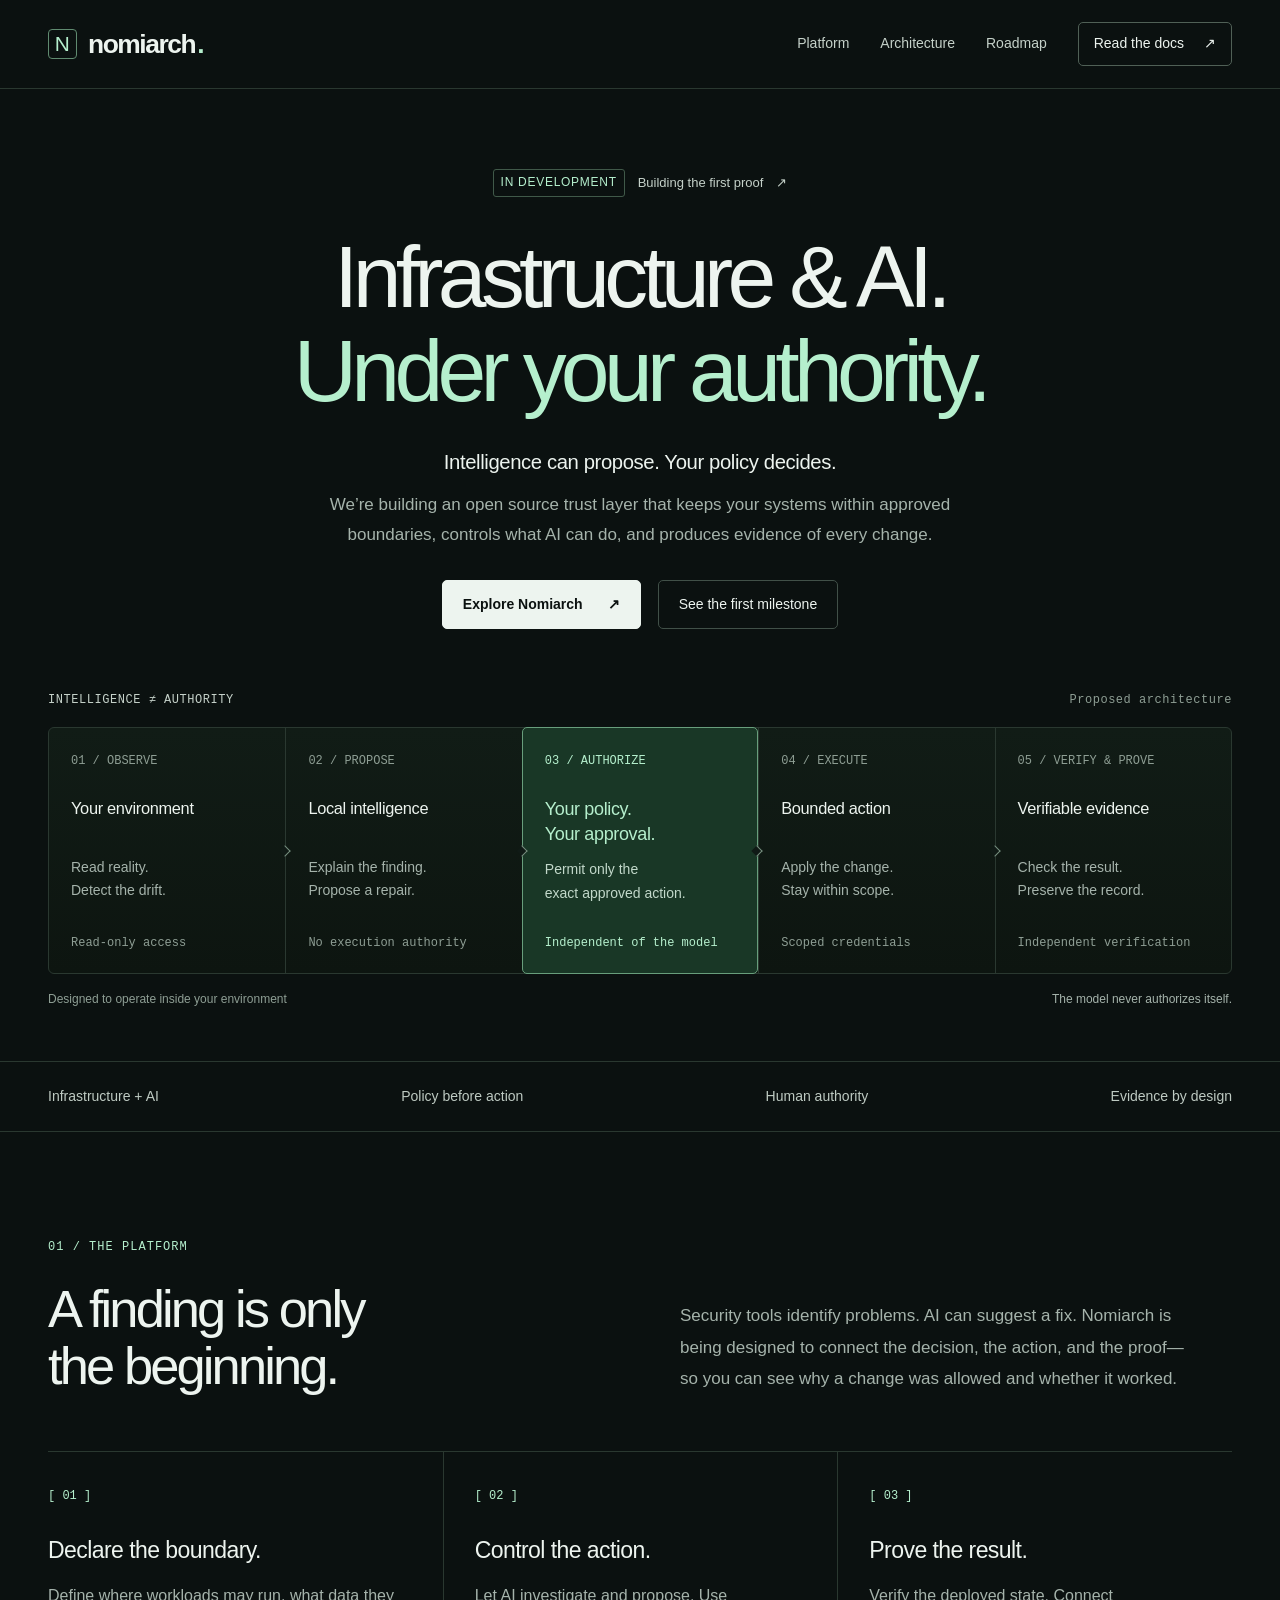
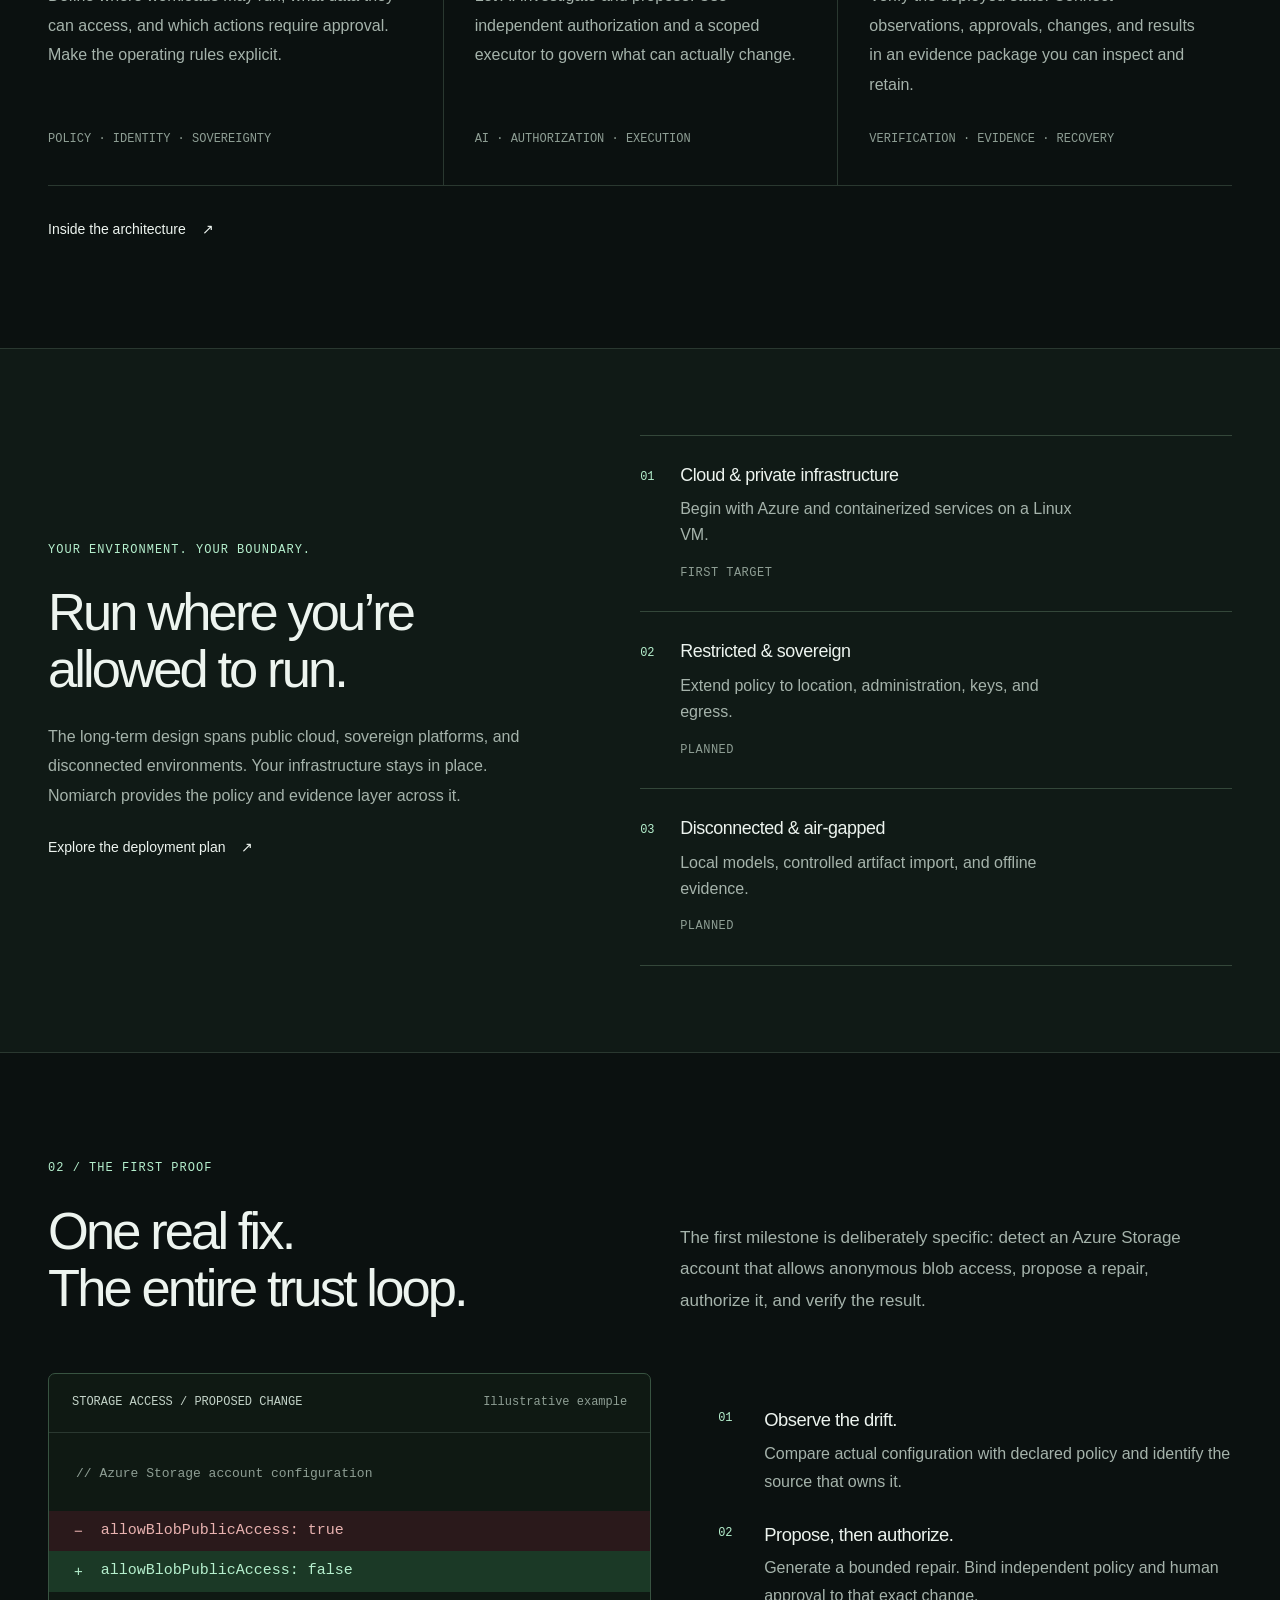
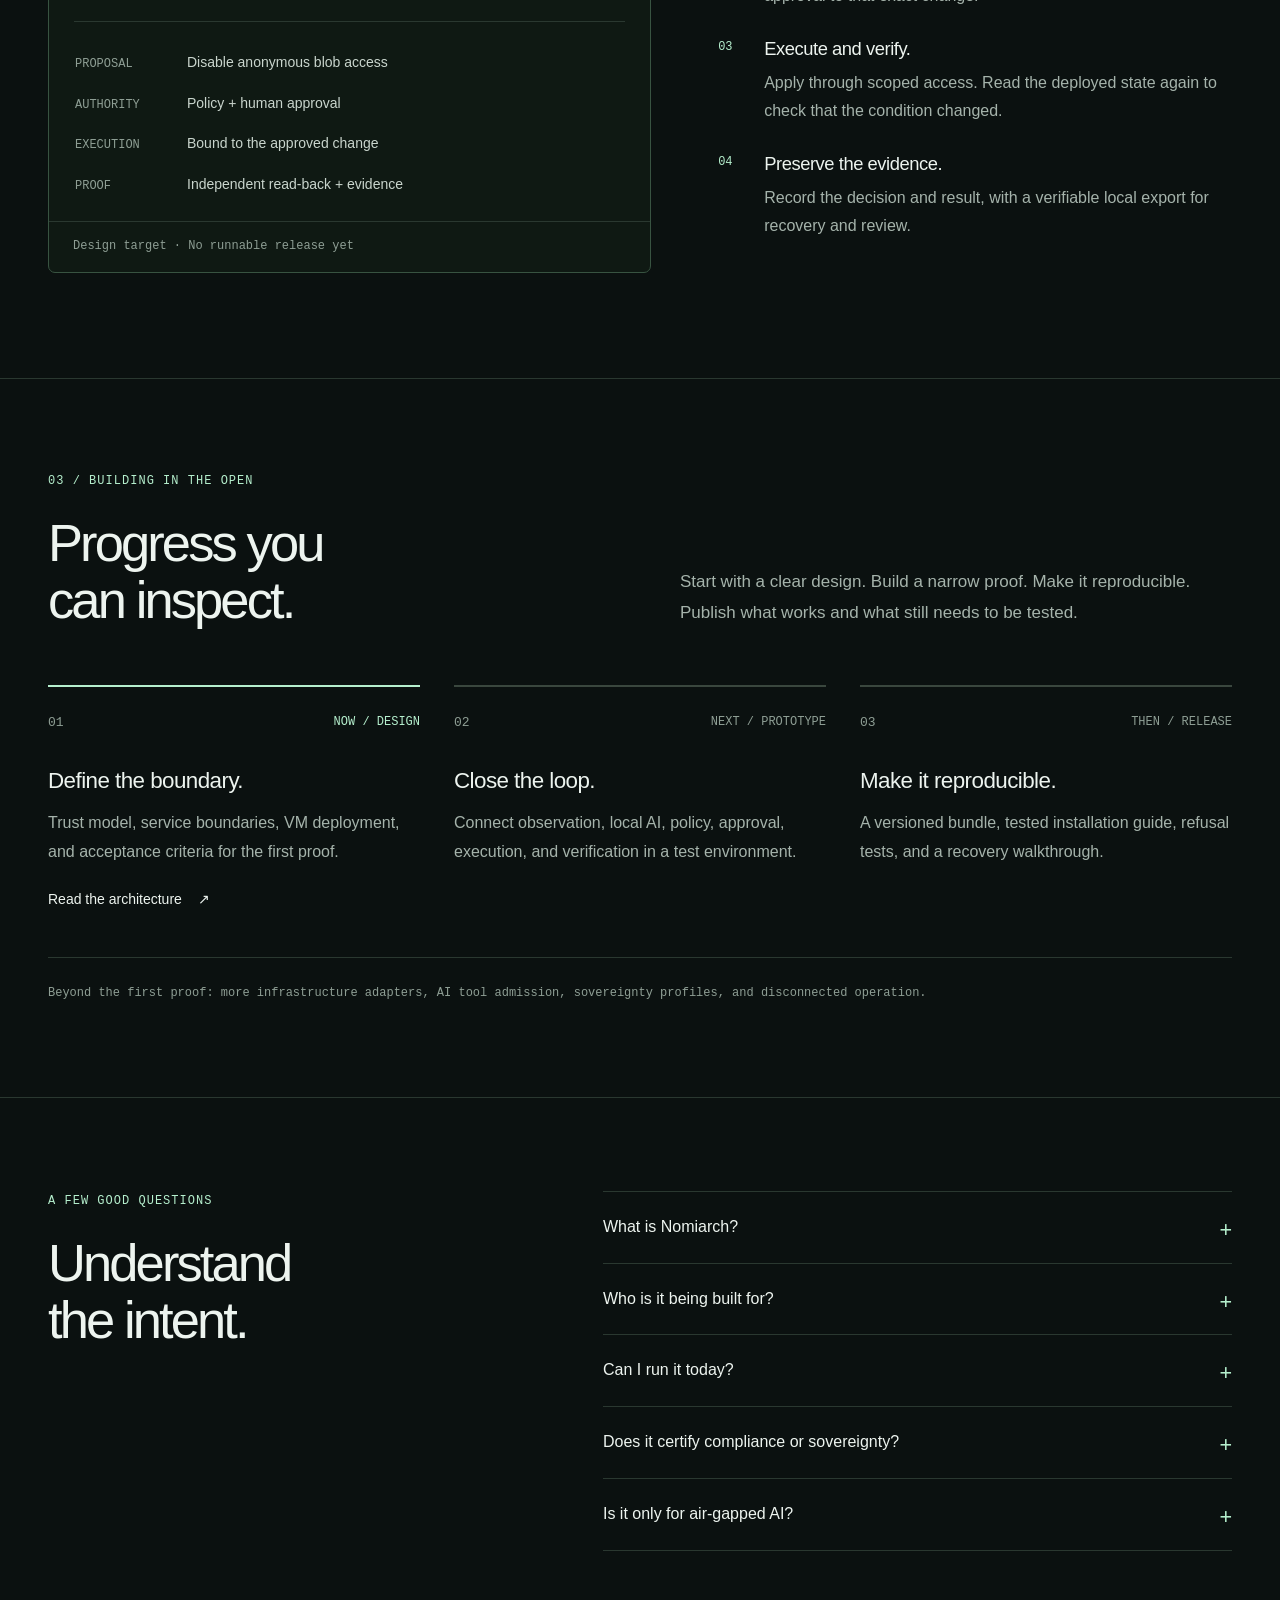
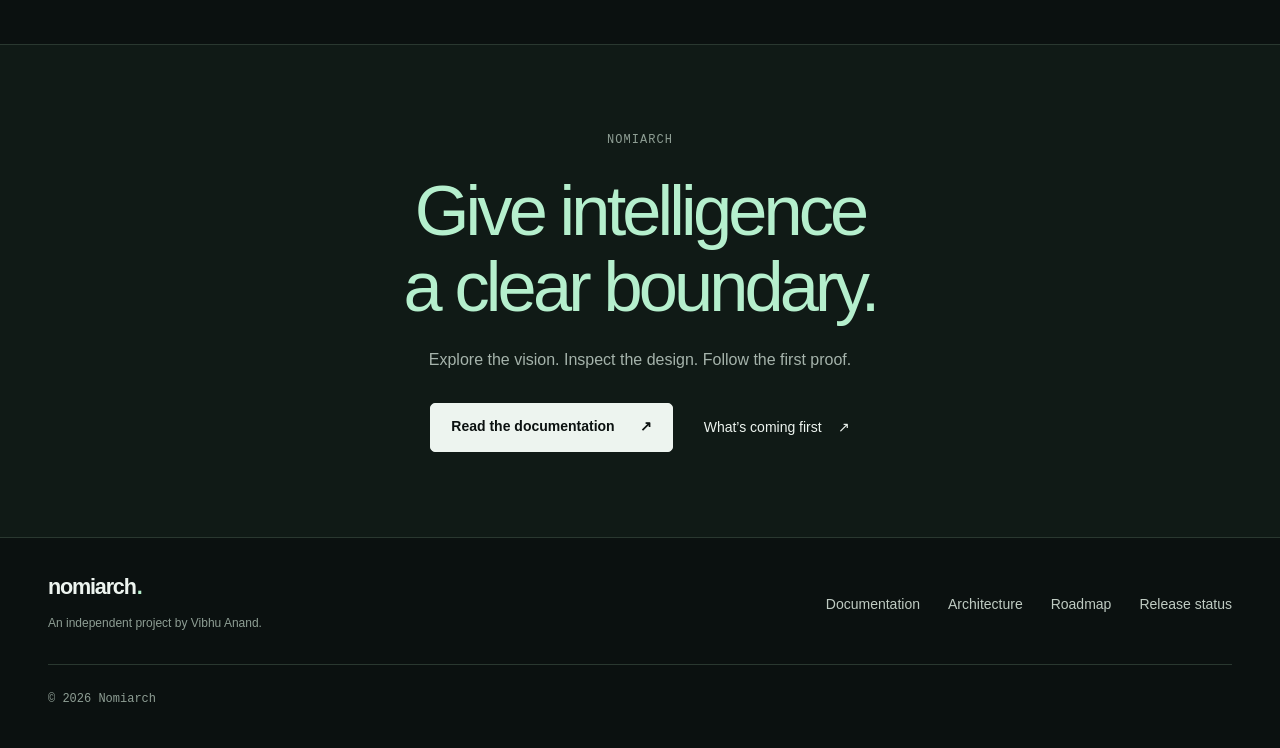
==== site/index.html @ 2ee2f6b4 "feat: launch Nomiarch website and documentation Add the responsive landing page, architecture and de" ====
<!doctype html>
<html lang="en">
<head>
<meta charset="utf-8"><meta name="viewport" content="width=device-width, initial-scale=1">
<title>Nomiarch — Infrastructure &amp; AI. Under your authority.</title>
<meta name="description" content="Nomiarch is building an open source trust and authorization layer for enterprise infrastructure and AI. Independent policy. Controlled actions. Verifiable evidence.">
<meta name="theme-color" content="#0b1110">
<meta property="og:type" content="website"><meta property="og:site_name" content="Nomiarch"><meta property="og:title" content="Nomiarch — Infrastructure &amp; AI. Under your authority."><meta property="og:description" content="Building the trust and authorization layer for sensitive computing. Explore the architecture, first milestone, and roadmap."><meta property="og:url" content="https://nomiarch.com/">
<meta name="twitter:card" content="summary"><meta name="twitter:title" content="Nomiarch — Infrastructure &amp; AI. Under your authority."><meta name="twitter:description" content="Independent policy. Controlled actions. Verifiable evidence. An open source project in development.">
<link rel="canonical" href="https://nomiarch.com/">
<link rel="icon" type="image/svg+xml" href="data:image/svg+xml,%3Csvg xmlns='http://www.w3.org/2000/svg' viewBox='0 0 32 32'%3E%3Crect width='32' height='32' rx='7' fill='%230b1110'/%3E%3Cpath d='M8 24V8h3l10 16h3V8M8 8l16 16' fill='none' stroke='%23b5efcd' stroke-width='3' stroke-linejoin='round'/%3E%3C/svg%3E">
<link rel="stylesheet" href="styles.css">
</head>
<body>
<a class="skip-link" href="#main">Skip to content</a>
<header class="topbar"><div class="container header-inner"><a class="brand" href="./" aria-label="Nomiarch home"><span class="brand-mark" aria-hidden="true">N</span>nomiarch<span class="brand-period" aria-hidden="true">.</span></a><nav class="nav" aria-label="Main navigation"><a class="hide-mobile" href="#platform">Platform</a><a class="hide-mobile" href="docs/architecture/">Architecture</a><a href="#roadmap">Roadmap</a><a class="nav-cta" href="docs/">Read the docs <span aria-hidden="true">↗</span></a></nav></div></header>
<main id="main">
<section class="hero container" aria-labelledby="hero-title">
<a class="project-status" href="#roadmap"><span class="status-label">IN DEVELOPMENT</span><span>Building the first proof</span><span aria-hidden="true">↗</span></a>
<h1 id="hero-title">Infrastructure &amp; AI.<br><span>Under your authority.</span></h1>
<p class="hero-lede">Intelligence can propose. Your policy decides.</p>
<p class="hero-description">We’re building an open source trust layer that keeps your systems within approved boundaries, controls what AI can do, and produces evidence of every change.</p>
<div class="actions"><a class="btn" href="docs/">Explore Nomiarch <span aria-hidden="true">↗</span></a><a class="btn btn-secondary" href="#first-proof">See the first milestone</a></div>
<div class="boundary-figure" aria-labelledby="boundary-title">
<div class="figure-caption"><span id="boundary-title">INTELLIGENCE ≠ AUTHORITY</span><span>Proposed architecture</span></div>
<div class="trust-flow">
<div class="flow-node"><span class="node-kicker">01 / OBSERVE</span><strong>Your environment</strong><p>Read reality.<br>Detect the drift.</p><span class="node-foot">Read-only access</span></div>
<div class="flow-node"><span class="node-kicker">02 / PROPOSE</span><strong>Local intelligence</strong><p>Explain the finding.<br>Propose a repair.</p><span class="node-foot">No execution authority</span></div>
<div class="flow-node policy-node"><span class="node-kicker">03 / AUTHORIZE</span><strong>Your policy.<br>Your approval.</strong><p>Permit only the<br>exact approved action.</p><span class="node-foot">Independent of the model</span></div>
<div class="flow-node"><span class="node-kicker">04 / EXECUTE</span><strong>Bounded action</strong><p>Apply the change.<br>Stay within scope.</p><span class="node-foot">Scoped credentials</span></div>
<div class="flow-node"><span class="node-kicker">05 / VERIFY &amp; PROVE</span><strong>Verifiable evidence</strong><p>Check the result.<br>Preserve the record.</p><span class="node-foot">Independent verification</span></div>
</div><div class="boundary-bottom"><span>Designed to operate inside your environment</span><span>The model never authorizes itself.</span></div>
</div></section>
<div class="principle-strip"><div class="container principles"><span>Infrastructure + AI</span><span>Policy before action</span><span>Human authority</span><span>Evidence by design</span></div></div>
<section id="platform" class="section container">
<div class="section-heading"><div><span class="eyebrow">01 / THE PLATFORM</span><h2>A finding is only<br>the beginning.</h2></div><p>Security tools identify problems. AI can suggest a fix. Nomiarch is being designed to connect the decision, the action, and the proof—so you can see why a change was allowed and whether it worked.</p></div>
<div class="feature-grid">
<article class="feature"><span class="feature-number">[ 01 ]</span><h3>Declare the boundary.</h3><p>Define where workloads may run, what data they can access, and which actions require approval. Make the operating rules explicit.</p><span class="feature-meta">POLICY · IDENTITY · SOVEREIGNTY</span></article>
<article class="feature"><span class="feature-number">[ 02 ]</span><h3>Control the action.</h3><p>Let AI investigate and propose. Use independent authorization and a scoped executor to govern what can actually change.</p><span class="feature-meta">AI · AUTHORIZATION · EXECUTION</span></article>
<article class="feature"><span class="feature-number">[ 03 ]</span><h3>Prove the result.</h3><p>Verify the deployed state. Connect observations, approvals, changes, and results in an evidence package you can inspect and retain.</p><span class="feature-meta">VERIFICATION · EVIDENCE · RECOVERY</span></article>
</div><a class="text-link" href="docs/architecture/">Inside the architecture <span aria-hidden="true">↗</span></a>
</section>
<section class="deployment-section"><div class="container deployment-grid">
<div><span class="eyebrow">YOUR ENVIRONMENT. YOUR BOUNDARY.</span><h2>Run where you’re<br>allowed to run.</h2><p class="section-copy">The long-term design spans public cloud, sovereign platforms, and disconnected environments. Your infrastructure stays in place. Nomiarch provides the policy and evidence layer across it.</p><a class="text-link" href="docs/running/">Explore the deployment plan <span aria-hidden="true">↗</span></a></div>
<div class="deployment-modes" aria-label="Planned deployment modes">
<article><span class="mode-number">01</span><div><h3>Cloud &amp; private infrastructure</h3><p>Begin with Azure and containerized services on a Linux VM.</p></div><span class="mode-status">FIRST TARGET</span></article>
<article><span class="mode-number">02</span><div><h3>Restricted &amp; sovereign</h3><p>Extend policy to location, administration, keys, and egress.</p></div><span class="mode-status">PLANNED</span></article>
<article><span class="mode-number">03</span><div><h3>Disconnected &amp; air-gapped</h3><p>Local models, controlled artifact import, and offline evidence.</p></div><span class="mode-status">PLANNED</span></article>
</div></div></section>
<section id="first-proof" class="section container">
<div class="section-heading"><div><span class="eyebrow">02 / THE FIRST PROOF</span><h2>One real fix.<br>The entire trust loop.</h2></div><p>The first milestone is deliberately specific: detect an Azure Storage account that allows anonymous blob access, propose a repair, authorize it, and verify the result.</p></div>
<div class="proof-grid"><div class="code-panel">
<div class="code-title"><span>STORAGE ACCESS / PROPOSED CHANGE</span><span class="example-label">Illustrative example</span></div>
<div class="code-body"><p class="code-comment">// Azure Storage account configuration</p><div class="diff-line removed"><span aria-hidden="true">−</span><code>allowBlobPublicAccess: true</code></div><div class="diff-line added"><span aria-hidden="true">+</span><code>allowBlobPublicAccess: false</code></div><div class="code-divider"></div><dl class="decision-record"><div><dt>PROPOSAL</dt><dd>Disable anonymous blob access</dd></div><div><dt>AUTHORITY</dt><dd>Policy + human approval</dd></div><div><dt>EXECUTION</dt><dd>Bound to the approved change</dd></div><div><dt>PROOF</dt><dd>Independent read-back + evidence</dd></div></dl></div><p class="code-note">Design target · No runnable release yet</p></div>
<ol class="proof-steps">
<li><span class="step-number" aria-hidden="true">01</span><div><h3>Observe the drift.</h3><p>Compare actual configuration with declared policy and identify the source that owns it.</p></div></li>
<li><span class="step-number" aria-hidden="true">02</span><div><h3>Propose, then authorize.</h3><p>Generate a bounded repair. Bind independent policy and human approval to that exact change.</p></div></li>
<li><span class="step-number" aria-hidden="true">03</span><div><h3>Execute and verify.</h3><p>Apply through scoped access. Read the deployed state again to check that the condition changed.</p></div></li>
<li><span class="step-number" aria-hidden="true">04</span><div><h3>Preserve the evidence.</h3><p>Record the decision and result, with a verifiable local export for recovery and review.</p></div></li>
</ol></div></section>
<section id="roadmap" class="roadmap-section"><div class="container">
<div class="section-heading"><div><span class="eyebrow">03 / BUILDING IN THE OPEN</span><h2>Progress you<br>can inspect.</h2></div><p>Start with a clear design. Build a narrow proof. Make it reproducible. Publish what works and what still needs to be tested.</p></div>
<div class="roadmap">
<article class="milestone current"><div class="milestone-meta"><span class="milestone-number">01</span><span class="badge badge-active">NOW / DESIGN</span></div><h3>Define the boundary.</h3><p>Trust model, service boundaries, VM deployment, and acceptance criteria for the first proof.</p><a class="text-link" href="docs/architecture/">Read the architecture <span aria-hidden="true">↗</span></a></article>
<article class="milestone"><div class="milestone-meta"><span class="milestone-number">02</span><span class="badge">NEXT / PROTOTYPE</span></div><h3>Close the loop.</h3><p>Connect observation, local AI, policy, approval, execution, and verification in a test environment.</p></article>
<article class="milestone"><div class="milestone-meta"><span class="milestone-number">03</span><span class="badge">THEN / RELEASE</span></div><h3>Make it reproducible.</h3><p>A versioned bundle, tested installation guide, refusal tests, and a recovery walkthrough.</p></article>
</div><p class="future-note">Beyond the first proof: more infrastructure adapters, AI tool admission, sovereignty profiles, and disconnected operation.</p>
</div></section>
<section class="faq-section container"><div class="faq-grid"><div><span class="eyebrow">A FEW GOOD QUESTIONS</span><h2>Understand<br>the intent.</h2></div><div class="faq">
<details><summary>What is Nomiarch?</summary><p>An open source project building a trust and authorization layer for enterprise infrastructure and AI. The goal is to keep systems within their approved operating boundaries and generate evidence of the decisions and changes made.</p></details>
<details><summary>Who is it being built for?</summary><p>Platform engineers, security teams, and technology leaders responsible for sensitive systems. The initial focus is Canadian government and regulated enterprise use cases, with policy profiles designed to expand over time.</p></details>
<details><summary>Can I run it today?</summary><p>There is no runnable release yet. The architecture and deployment plan are available now. The first release is intended to package containerized services for a supported Linux VM, with tested installation and recovery instructions.</p></details>
<details><summary>Does it certify compliance or sovereignty?</summary><p>Nomiarch is being designed to enforce declared controls and produce evidence for review. Authorization and certification remain decisions for the responsible organization. Sovereignty also depends on hosting, jurisdiction, administration, keys, and dependencies.</p></details>
<details><summary>Is it only for air-gapped AI?</summary><p>No. The scope includes conventional infrastructure and AI across connected, restricted, and disconnected environments. Fully air-gapped operation is a planned deployment mode, with controlled artifact import and no external service dependency in the internal runtime.</p></details>
</div></div></section>
<section class="closing"><div class="container closing-inner"><span class="eyebrow">NOMIARCH</span><h2>Give intelligence<br>a clear boundary.</h2><p>Explore the vision. Inspect the design. Follow the first proof.</p><div class="actions"><a class="btn" href="docs/">Read the documentation <span aria-hidden="true">↗</span></a><a class="text-link" href="docs/running/">What’s coming first <span aria-hidden="true">↗</span></a></div></div></section>
</main>
<footer class="footer"><div class="container footer-inner"><div><a class="brand" href="./" aria-label="Nomiarch home">nomiarch<span class="brand-period" aria-hidden="true">.</span></a><p>An independent project by Vibhu Anand.</p></div><nav class="footer-links" aria-label="Footer"><a href="docs/">Documentation</a><a href="docs/architecture/">Architecture</a><a href="#roadmap">Roadmap</a><a href="docs/running/">Release status</a></nav><span class="footer-year">© 2026 Nomiarch</span></div></footer>
</body></html>
---- site/styles.css ----
@charset "UTF-8";
:root{--bg:#0b1110;--surface:#101a16;--ink:#edf4ef;--muted:#a5b3ab;--dim:#8e9e94;--line:#2a3830;--accent:#b5efcd;--max:1200px;color-scheme:dark;font-size:16px}
*{box-sizing:border-box}html{scroll-behavior:smooth;scroll-padding-top:36px}body{margin:0;background:var(--bg);color:var(--ink);font-family:Inter,"Helvetica Neue",Arial,sans-serif;-webkit-font-smoothing:antialiased;line-height:1.65}::selection{background:var(--accent);color:var(--bg)}a{color:inherit;text-decoration:none}a:hover{color:var(--accent)}p,h1,h2,h3{margin-top:0}p{margin-bottom:0}h1,h2,h3{font-weight:500;line-height:1.09}h1,h2{letter-spacing:-.055em}h2{font-size:clamp(2.3rem,4.1vw,3.7rem);margin-bottom:0}h3{font-size:1.4rem;letter-spacing:-.025em;line-height:1.3}button,a,summary{-webkit-tap-highlight-color:transparent}a:focus-visible,summary:focus-visible{outline:2px solid var(--accent);outline-offset:6px;border-radius:2px}.container{width:calc(100% - 96px);max-width:var(--max);margin-inline:auto}.skip-link{position:absolute;top:-100px;left:16px;z-index:30;background:var(--accent);color:var(--bg);padding:10px 18px}.skip-link:focus{top:12px}.topbar{border-bottom:1px solid var(--line)}.header-inner{min-height:88px;display:flex;align-items:center;justify-content:space-between;gap:24px}.brand{display:inline-flex;align-items:center;gap:11px;font-size:1.65rem;letter-spacing:-.055em;font-weight:600;line-height:1}.brand-mark{display:grid;place-items:center;width:29px;height:30px;color:var(--accent);border:1px solid #608b70;border-radius:4px;font-size:1.3rem;font-weight:500;letter-spacing:-.13em;padding-right:3px}.brand-period{color:var(--accent);margin-left:-9px}.nav{display:flex;align-items:center;gap:31px;font-size:.875rem}.nav>a{color:#c5d1c9;transition:color .18s}.nav>a:hover{color:var(--accent)}.nav-cta{border:1px solid #506056;padding:9px 15px;border-radius:5px;display:flex;gap:20px;align-items:center;color:var(--ink)!important}.nav-cta:hover{border-color:var(--accent)}
.hero{text-align:center;padding-top:79px;padding-bottom:51px}.project-status{display:inline-flex;align-items:center;flex-wrap:wrap;justify-content:center;gap:13px;font-size:.8125rem;color:#c5d1c9;margin-bottom:33px}.status-label{font-size:.75rem;letter-spacing:.06em;border:1px solid #405949;border-radius:3px;padding:3px 7px;color:var(--accent)}.hero h1{font-size:clamp(3rem,6.85vw,6.15rem);line-height:1.075;margin-bottom:28px;font-weight:500;letter-spacing:-.065em}.hero h1 span{color:var(--accent)}.hero-lede{font-size:1.27rem;color:var(--ink);margin-bottom:10px;letter-spacing:-.02em}.hero-description{max-width:660px;margin-inline:auto;font-size:1.0625rem;line-height:1.8;color:var(--muted)}.actions{display:flex;align-items:center;gap:17px;justify-content:center;flex-wrap:wrap;margin-top:29px}.btn{display:inline-flex;align-items:center;justify-content:center;gap:25px;padding:12px 20px;min-height:49px;border-radius:5px;background:var(--ink);border:1px solid var(--ink);color:var(--bg);font-size:.875rem;font-weight:600;line-height:1.4;transition:background .18s,border-color .18s,transform .18s}.btn:hover{background:var(--accent);border-color:var(--accent);color:var(--bg);transform:translateY(-2px)}.btn-secondary{color:var(--ink);background:transparent;border-color:#415048;font-weight:400}.btn-secondary:hover{background:#18251e;color:var(--ink);border-color:var(--accent)}
.eyebrow,.figure-caption,.node-kicker,.node-foot,.feature-meta,.feature-number,.code-title,.decision-record dt,.code-note,.mode-number,.mode-status,.milestone-number,.badge,.future-note,.footer-year,.mono,.sidebar-label{font-family:"SFMono-Regular",Consolas,"Liberation Mono",monospace}.eyebrow{display:block;color:var(--accent);font-size:.75rem;letter-spacing:.085em;margin-bottom:23px;line-height:1.7}.boundary-figure{margin-top:62px;text-align:left}.figure-caption{display:flex;align-items:center;justify-content:space-between;gap:16px;font-size:.75rem;letter-spacing:.045em;color:var(--dim);padding:0 0 16px}.figure-caption>span:first-child{color:#c5d1c9}.trust-flow{display:grid;grid-template-columns:repeat(5,minmax(0,1fr));border:1px solid var(--line);border-radius:6px;position:relative;background:linear-gradient(180deg,#111c16,#0d1510)}.flow-node{padding:24px 22px 20px;min-width:0;position:relative;display:flex;flex-direction:column}.flow-node+.flow-node{border-left:1px solid var(--line)}.flow-node:not(:last-child):after{content:"";width:7px;height:7px;position:absolute;top:calc(50% - 3px);right:-4px;border-right:1px solid #789080;border-top:1px solid #789080;transform:rotate(45deg);z-index:2;background:var(--surface)}.node-kicker{font-size:.75rem;letter-spacing:0;color:var(--dim);margin-bottom:25px}.flow-node strong{font-size:1.025rem;letter-spacing:-.02em;font-weight:500;line-height:1.4;display:block;min-height:48px}.flow-node p{font-size:.875rem;color:var(--muted);line-height:1.7;margin-top:11px}.node-foot{font-size:.75rem;color:var(--dim);padding-top:28px;margin-top:auto;line-height:1.6}.policy-node{background:#193726;border:1px solid #689e7c!important;margin:-1px 0;border-radius:5px;z-index:1}.policy-node strong{color:var(--accent);font-size:1.125rem}.policy-node .node-kicker,.policy-node .node-foot{color:var(--accent)}.policy-node p{color:#c2d8ca}.boundary-bottom{display:flex;justify-content:space-between;gap:20px;font-size:.75rem;color:var(--dim);padding-top:16px}.boundary-bottom>span:last-child{color:var(--muted)}.principle-strip{border-block:1px solid var(--line)}.principles{display:flex;justify-content:space-between;gap:20px;padding-block:23px;font-size:.875rem;color:#becac2}
.section{padding-block:105px}.section-heading{display:grid;grid-template-columns:1fr 1fr;gap:80px;align-items:end;margin-bottom:57px}.section-heading>p{font-size:1.0625rem;color:var(--muted);line-height:1.85;max-width:515px}.feature-grid{display:grid;grid-template-columns:repeat(3,minmax(0,1fr));border-block:1px solid var(--line);margin-bottom:30px}.feature{padding:35px 31px 35px 0;display:flex;flex-direction:column}.feature+.feature{border-left:1px solid var(--line);padding-left:31px}.feature-number{color:var(--accent);font-size:.75rem;margin-bottom:29px}.feature h3{font-size:1.44rem;margin-bottom:15px}.feature p{font-size:1rem;color:var(--muted);line-height:1.85}.feature-meta{color:var(--dim);font-size:.75rem;letter-spacing:0;line-height:1.8;margin-top:auto;padding-top:29px}.text-link{font-size:.875rem;display:inline-flex;align-items:center;gap:16px;color:var(--ink);line-height:1.5}.text-link:hover{color:var(--accent)}.deployment-section{background:var(--surface);border-block:1px solid var(--line);padding-block:86px}.deployment-grid{display:grid;grid-template-columns:.92fr 1.08fr;gap:88px;align-items:center}.section-copy{font-size:1rem;color:var(--muted);line-height:1.85;margin-top:24px;max-width:475px}.deployment-grid .text-link{margin-top:27px}.deployment-modes{border-top:1px solid #34473a}.deployment-modes article{display:grid;grid-template-columns:25px 1fr;gap:15px;position:relative;padding:28px 0;border-bottom:1px solid #34473a}.mode-number{color:var(--accent);font-size:.75rem;padding-top:4px}.deployment-modes h3{font-size:1.12rem;margin-bottom:9px;padding-right:5px}.deployment-modes p{font-size:1rem;color:var(--muted);max-width:395px}.mode-status{font-size:.75rem;color:var(--dim);grid-column:2;letter-spacing:.04em}.proof-grid{display:grid;grid-template-columns:1.08fr .92fr;gap:67px;align-items:center}.code-panel{border:1px solid #385341;border-radius:7px;background:#0f1913;overflow:hidden}.code-title{padding:19px 23px;border-bottom:1px solid var(--line);font-size:.75rem;display:flex;flex-wrap:wrap;justify-content:space-between;gap:9px;letter-spacing:0;color:#c2d2c7}.example-label{color:var(--dim)}.code-body{padding:30px 0 24px}.code-comment{font-family:"SFMono-Regular",Consolas,monospace;font-size:.8125rem;color:var(--dim);padding:0 27px 27px}.diff-line{font-size:.9375rem;display:flex;gap:18px;padding:7px 25px;line-height:1.75}.diff-line code{font-size:inherit;white-space:normal;overflow-wrap:anywhere;background:transparent;border:0;padding:0;color:inherit}.removed{background:#2a191b;color:#e8b2b0}.added{background:#1b3926;color:var(--accent)}.code-divider{margin:29px 25px;border-top:1px solid var(--line)}.decision-record{margin:0 26px;display:grid;gap:17px}.decision-record>div{display:grid;grid-template-columns:98px 1fr;gap:14px;align-items:baseline}.decision-record dt{font-size:.75rem;color:var(--dim)}.decision-record dd{font-size:.875rem;margin:0;color:#c9d5cd}.code-note{border-top:1px solid var(--line);padding:15px 24px;color:var(--dim);font-size:.75rem}.proof-steps{padding:0;margin:0;list-style:none;display:grid;gap:25px}.proof-steps li{display:grid;grid-template-columns:25px 1fr;gap:21px}.step-number{font-family:Consolas,monospace;color:var(--accent);font-size:.75rem;padding-top:3px}.proof-steps h3{font-size:1.15rem;line-height:1.5;margin-bottom:6px}.proof-steps p{font-size:1rem;color:var(--muted);line-height:1.75}
.roadmap-section{padding-block:92px;border-block:1px solid var(--line)}.roadmap{display:grid;grid-template-columns:repeat(3,minmax(0,1fr));gap:34px}.milestone{border-top:2px solid #3a473e;padding-top:25px}.milestone.current{border-color:var(--accent)}.milestone-meta{display:flex;justify-content:space-between;gap:10px;align-items:center;margin-bottom:32px}.milestone-number{font-size:.8125rem;color:var(--dim)}.badge{font-size:.75rem;letter-spacing:0;color:var(--dim)}.badge-active{color:var(--accent)}.milestone h3{font-size:1.4rem;margin-bottom:14px}.milestone p{color:var(--muted);font-size:1rem;line-height:1.8}.milestone .text-link{margin-top:22px;font-size:.875rem}.future-note{font-size:.75rem;line-height:1.9;color:var(--dim);border-top:1px solid var(--line);margin-top:45px;padding-top:24px;max-width:100%}.faq-section{padding-block:93px}.faq-grid{display:grid;grid-template-columns:.85fr 1.15fr;gap:90px}.faq{border-top:1px solid var(--line)}.faq details{border-bottom:1px solid var(--line)}.faq summary{font-size:1rem;list-style:none;cursor:pointer;padding:23px 35px 23px 0;position:relative;line-height:1.55}.faq summary::-webkit-details-marker{display:none}.faq summary:after{content:"+";position:absolute;right:0;top:21px;font-size:1.35rem;color:var(--accent);font-weight:300}.faq details[open] summary:after{content:"−"}.faq details p{font-size:1rem;color:var(--muted);padding:0 30px 25px 0;line-height:1.85}.closing{background:var(--surface);border-block:1px solid var(--line);padding-block:85px;text-align:center}.closing h2{font-size:clamp(3rem,5.5vw,5rem);line-height:1.08;color:var(--accent)}.closing p{color:var(--muted);font-size:1rem;margin-top:22px}.closing .eyebrow{color:var(--dim)}.closing .actions{gap:31px}.footer{padding-block:38px}.footer-inner{display:grid;grid-template-columns:1fr auto;gap:25px;align-items:center}.footer .brand{font-size:1.35rem}.footer .brand-period{margin-left:-10px}.footer p{color:var(--dim);font-size:.75rem;margin-top:12px}.footer-links{display:flex;flex-wrap:wrap;gap:28px;font-size:.875rem;color:#bfcbc2}.footer-year{font-size:.75rem;color:var(--dim);grid-column:1/-1;border-top:1px solid var(--line);padding-top:25px;margin-top:5px}
/* Documentation */
.docs-shell{display:grid;grid-template-columns:205px minmax(0,1fr);gap:75px;padding-block:57px 90px}.sidebar{position:sticky;top:30px;align-self:start;font-size:.875rem}.sidebar-label{font-size:.75rem;letter-spacing:.06em;color:var(--dim);margin-bottom:13px}.sidebar nav{display:flex;flex-direction:column;gap:5px}.sidebar nav a{padding:9px 12px;border-left:2px solid transparent;color:var(--muted);line-height:1.5}.sidebar nav a:hover{color:var(--accent);background:var(--surface)}.sidebar nav a[aria-current="page"]{background:#183024;border-left-color:var(--accent);color:var(--accent)}.sidebar-note{border-top:1px solid var(--line);margin-top:24px;padding-top:20px;font-size:.8125rem;line-height:1.8;color:var(--dim)}.doc{min-width:0;max-width:860px}.breadcrumb{font-size:.8125rem;color:var(--dim);display:flex;gap:10px;margin-bottom:24px}.doc h1{font-size:clamp(2.6rem,4.5vw,4rem);margin:15px 0 24px;line-height:1.1}.doc .lede{font-size:1.18rem;color:#c0d0c6;line-height:1.85;margin-bottom:29px}.doc h2{font-size:1.85rem;letter-spacing:-.035em;margin:41px 0 19px;line-height:1.25}.doc h3{font-size:1.2rem;margin:28px 0 13px}.doc p,.doc li{color:var(--muted);font-size:1rem;line-height:1.85}.doc p+p{margin-top:16px}.doc ul,.doc ol{padding-left:1.4rem}.doc li{padding-left:.3rem;margin-bottom:.7rem}.doc strong{font-weight:600;color:var(--ink)}.doc p a,.doc li a{color:var(--accent);text-decoration:underline;text-underline-offset:4px}.callout{border:1px solid #3d634b;border-left:3px solid var(--accent);background:#142a1d;border-radius:4px;padding:21px 23px;margin:26px 0}.callout strong{color:var(--accent)}.callout p{font-size:1rem;margin-top:8px;color:#bdcfc1}.callout.neutral{background:var(--surface);border-color:var(--line);border-left-color:#7c9384}.callout.neutral strong{color:var(--ink)}.doc-card-grid{display:grid;grid-template-columns:1fr 1fr;gap:20px;margin:28px 0}.doc-card{border:1px solid var(--line);border-radius:5px;padding:27px;display:block;transition:border-color .18s,background .18s}.doc-card:hover{border-color:#679777;background:var(--surface)}.doc-card .mono{color:var(--dim);font-size:.75rem;display:block;margin-bottom:24px}.doc-card h3{margin:0 0 14px;font-size:1.35rem}.doc-card p{font-size:1rem;margin-bottom:18px}.card-arrow{color:var(--accent)}.table-scroll{max-width:100%;overflow-x:auto;margin:25px 0;border:1px solid var(--line);border-radius:5px}table{width:100%;border-collapse:collapse;font-size:.9375rem;text-align:left;line-height:1.7}th{background:var(--surface);font-weight:500;color:var(--ink)}th,td{padding:15px 18px;border-bottom:1px solid var(--line);vertical-align:top}tr:last-child td{border-bottom:0}td{color:var(--muted)}td:first-child{color:var(--ink);min-width:130px}.doc-flow{padding:22px;background:var(--surface);border:1px solid var(--line);border-radius:5px;display:grid;grid-template-columns:1fr 1fr;gap:15px;margin:26px 0}.doc-flow-item{border:1px solid var(--line);padding:20px;border-radius:3px}.doc-flow-item h3{font-size:1.1rem;color:var(--ink);margin:0 0 10px}.doc-flow-item p{font-size:1rem;margin:0}.doc-flow-item.policy{border-color:#78ae8b}.doc-flow-item.policy h3{color:var(--accent)}.flow-caption{grid-column:1/-1;font-size:.8125rem!important;color:var(--dim)!important}.doc-pagination{margin-top:44px;padding-top:24px;border-top:1px solid var(--line);display:flex;justify-content:space-between;gap:25px;font-size:.9375rem}.doc-pagination a{max-width:48%;color:var(--accent)}.doc-pagination a:last-child{text-align:right;margin-left:auto}.doc-pagination small{display:block;color:var(--dim);font-size:.75rem;margin-bottom:5px}.doc .smallprint{font-size:.8125rem;border-top:1px solid var(--line);padding-top:23px;margin-top:37px}.requirements{list-style:none;padding:0!important;counter-reset:req}.requirements li{position:relative;padding:1px 0 20px 46px;border-bottom:1px solid var(--line);margin-bottom:21px;counter-increment:req}.requirements li:before{content:counter(req,decimal-leading-zero);position:absolute;left:0;top:4px;font-family:Consolas,monospace;font-size:.8125rem;color:var(--accent)}.requirements strong{display:block;margin-bottom:5px}.requirements p{font-size:1rem}code{font-family:Consolas,"Liberation Mono",monospace;font-size:.88em;background:#17291e;border:1px solid #344b3c;padding:2px 5px;border-radius:3px;color:var(--accent);overflow-wrap:anywhere}.simple-page{padding-block:100px;min-height:65vh}.simple-page h1{font-size:clamp(3rem,6vw,5rem);margin-bottom:25px}.simple-page p{max-width:600px;color:var(--muted)}.simple-page .actions{justify-content:flex-start}
@media(min-width:1500px){.hero{padding-top:98px}.hero h1{font-size:6.25rem}}
@media(max-width:1150px){.container{width:calc(100% - 64px)}.hero h1{font-size:6.75vw}.flow-node{padding:21px 15px}.flow-node strong{font-size:.9375rem}.policy-node strong{font-size:1rem}.section-heading{gap:45px}.deployment-grid{gap:45px}.proof-grid{gap:37px}.faq-grid{gap:60px}.docs-shell{gap:43px;grid-template-columns:175px 1fr}}
@media(max-width:900px){.container{width:calc(100% - 48px)}.header-inner{min-height:78px}.nav{gap:24px}.hero{padding-top:62px}.hero h1{font-size:6.8vw}.trust-flow{grid-template-columns:1fr 1fr;overflow:hidden}.flow-node{padding:22px}.flow-node+.flow-node{border-left:0}.flow-node:nth-child(even){border-left:1px solid var(--line)}.flow-node:nth-child(1),.flow-node:nth-child(2){border-bottom:1px solid var(--line)}.flow-node strong{font-size:1.075rem;min-height:0}.flow-node p br{display:none}.flow-node p{margin-top:9px}.flow-node .node-foot{padding-top:18px}.flow-node .node-kicker{margin-bottom:17px}.flow-node:after{display:none}.policy-node{grid-column:1/-1;grid-row:2;padding:24px;margin:0;border-radius:0;text-align:center}.policy-node strong{font-size:1.3rem}.policy-node strong br,.policy-node p br{display:none}.section{padding-block:77px}.section-heading{gap:34px;margin-bottom:40px}.section-heading>p{font-size:1rem}.feature{padding-right:22px}.feature+.feature{padding-left:22px}.feature h3{font-size:1.25rem}.deployment-grid{grid-template-columns:1fr;gap:38px}.deployment-modes article{grid-template-columns:27px 1fr auto}.mode-status{grid-column:3}.deployment-modes p{max-width:none}.proof-grid{grid-template-columns:1fr;gap:37px}.proof-steps{grid-template-columns:1fr 1fr;gap:28px}.roadmap{gap:23px}.milestone-meta{align-items:start;flex-direction:column;gap:12px}.faq-grid{grid-template-columns:.8fr 1.2fr;gap:30px}.footer-inner{grid-template-columns:1fr}.footer-links{gap:26px}.docs-shell{display:block;padding-top:26px}.sidebar{position:static;border-bottom:1px solid var(--line);padding-bottom:20px;margin-bottom:32px}.sidebar-label,.sidebar-note{display:none}.sidebar nav{flex-direction:row;flex-wrap:wrap;gap:7px}.sidebar nav a{border-left:0;border-bottom:2px solid transparent;padding:8px 11px}.sidebar nav a[aria-current="page"]{border-bottom-color:var(--accent)}.doc{max-width:none}}
@media(max-width:640px){.container{width:calc(100% - 36px)}.header-inner{min-height:74px;gap:12px}.brand{font-size:1.4rem;gap:8px}.brand-mark{width:25px;height:27px;font-size:1.125rem}.brand-period{margin-left:-6px}.nav{gap:16px;font-size:.875rem}.nav .hide-mobile{display:none}.nav-cta{padding:8px 10px;gap:10px}.hero{padding-top:44px;padding-bottom:30px}.project-status{gap:9px;font-size:.75rem;margin-bottom:27px}.status-label{font-size:.75rem}.hero h1{font-size:clamp(2.15rem,7.25vw,2.9rem);letter-spacing:-.06em;line-height:1.17;margin-bottom:24px}.hero-lede{font-size:1rem}.hero-description{font-size:1rem;line-height:1.8;max-width:420px}.actions{gap:12px;margin-top:24px}.btn{font-size:.875rem;gap:14px;padding:12px 15px;min-height:46px}.boundary-figure{margin-top:44px}.figure-caption{letter-spacing:0;align-items:start;gap:12px}.figure-caption>span:last-child{text-align:right}.flow-node{padding:21px 15px}.flow-node strong{font-size:.9375rem}.flow-node p{font-size:.875rem}.policy-node{padding:22px 15px}.policy-node strong{font-size:1.13rem}.boundary-bottom{font-size:.75rem;flex-direction:column;gap:3px;padding-top:13px}.principles{display:grid;grid-template-columns:1fr 1fr;gap:10px;padding-block:20px;font-size:.875rem}.section{padding-block:62px}.section-heading{grid-template-columns:1fr;gap:23px;margin-bottom:32px}.eyebrow{letter-spacing:.045em;margin-bottom:17px}h2{font-size:2.5rem;line-height:1.1}.section-heading>p{font-size:1rem}.feature-grid{grid-template-columns:1fr;margin-bottom:25px}.feature{padding:28px 0}.feature+.feature{border-left:0;border-top:1px solid var(--line);padding-left:0}.feature-number{margin-bottom:17px}.feature h3{font-size:1.35rem;margin-bottom:12px}.feature-meta{padding-top:20px}.deployment-section{padding-block:60px}.deployment-grid{gap:30px}.deployment-modes article{grid-template-columns:24px 1fr;padding:23px 0;gap:12px}.mode-status{grid-column:2}.deployment-modes h3{font-size:1.06rem}.proof-grid{gap:33px}.proof-steps{grid-template-columns:1fr;gap:25px}.proof-steps li{gap:16px}.code-title{padding:16px 17px}.code-comment{font-size:.75rem;padding:0 18px 22px}.diff-line{font-size:.8125rem;gap:12px;padding:9px 18px}.code-divider{margin:23px 18px}.decision-record{margin-inline:18px;gap:14px}.decision-record>div{grid-template-columns:80px 1fr;gap:10px}.decision-record dd{font-size:.875rem}.code-note{padding:13px 18px}.roadmap-section{padding-block:62px}.roadmap{grid-template-columns:1fr;gap:33px}.milestone-meta{flex-direction:row;align-items:center;margin-bottom:20px}.milestone h3{font-size:1.4rem}.future-note{margin-top:33px}.faq-section{padding-block:62px}.faq-grid{grid-template-columns:1fr;gap:28px}.closing{padding-block:62px}.closing h2{font-size:3rem}.closing .actions{gap:24px;flex-direction:column}.footer{padding-block:30px}.footer-links{gap:15px 25px}.doc h1{font-size:2.75rem}.doc .lede{font-size:1.06rem}.doc h2{font-size:1.7rem}.doc-card-grid,.doc-flow{grid-template-columns:1fr}.doc-card{padding:24px}.doc-flow{padding:16px}.doc-pagination{font-size:.875rem}.table-scroll{margin-inline:0}.sidebar nav{gap:1px}.sidebar nav a{font-size:.875rem;padding:8px 9px}.doc .callout{padding:19px}.simple-page{padding-block:65px}}
@media(max-width:380px){.header-inner{flex-wrap:wrap;padding-block:15px;gap:18px}.nav{width:100%;justify-content:space-between}.hero h1{font-size:2rem}.trust-flow{grid-template-columns:1fr}.flow-node,.flow-node:nth-child(even){border-left:0;border-bottom:1px solid var(--line)}.policy-node{grid-column:auto;grid-row:auto;text-align:left}.flow-node:last-child{border-bottom:0}.node-foot{padding-top:14px}.boundary-bottom{line-height:1.8}}
@media(prefers-reduced-motion:reduce){html{scroll-behavior:auto}*,*:before,*:after{transition:none!important}}
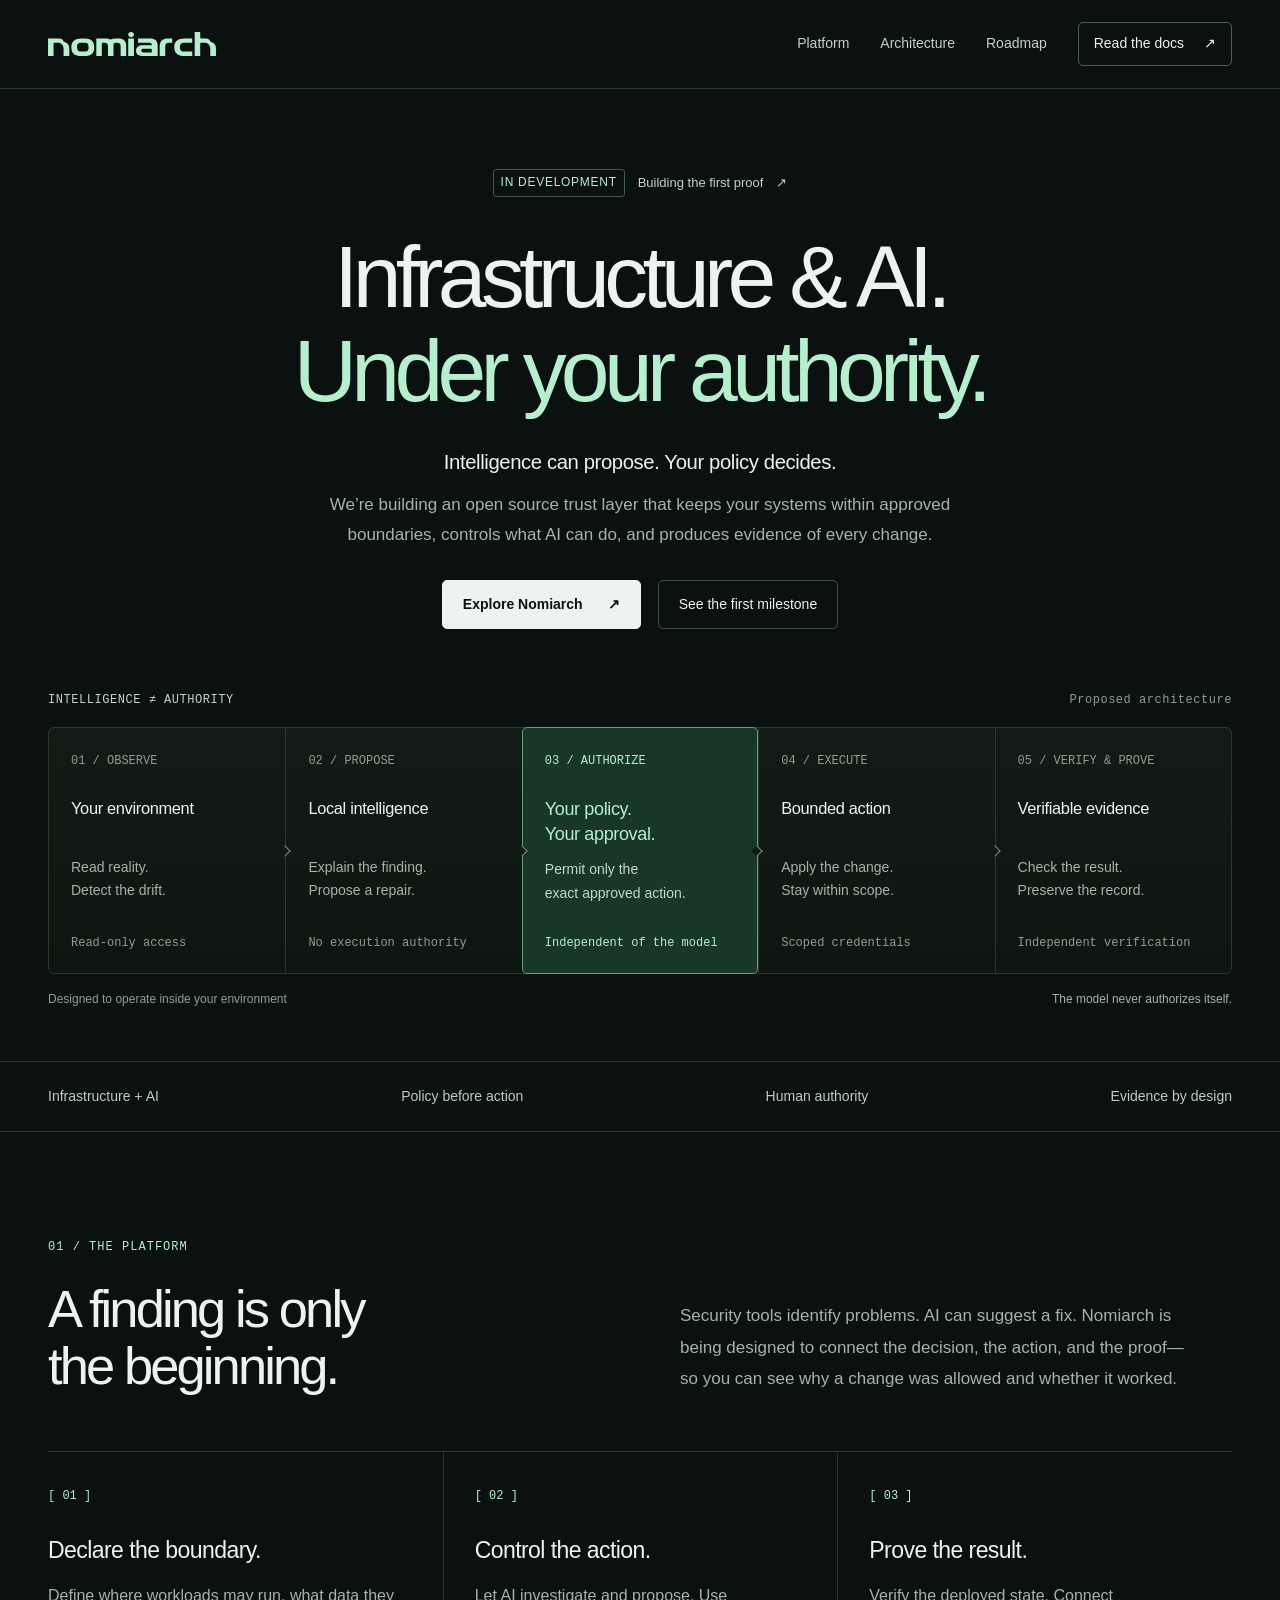
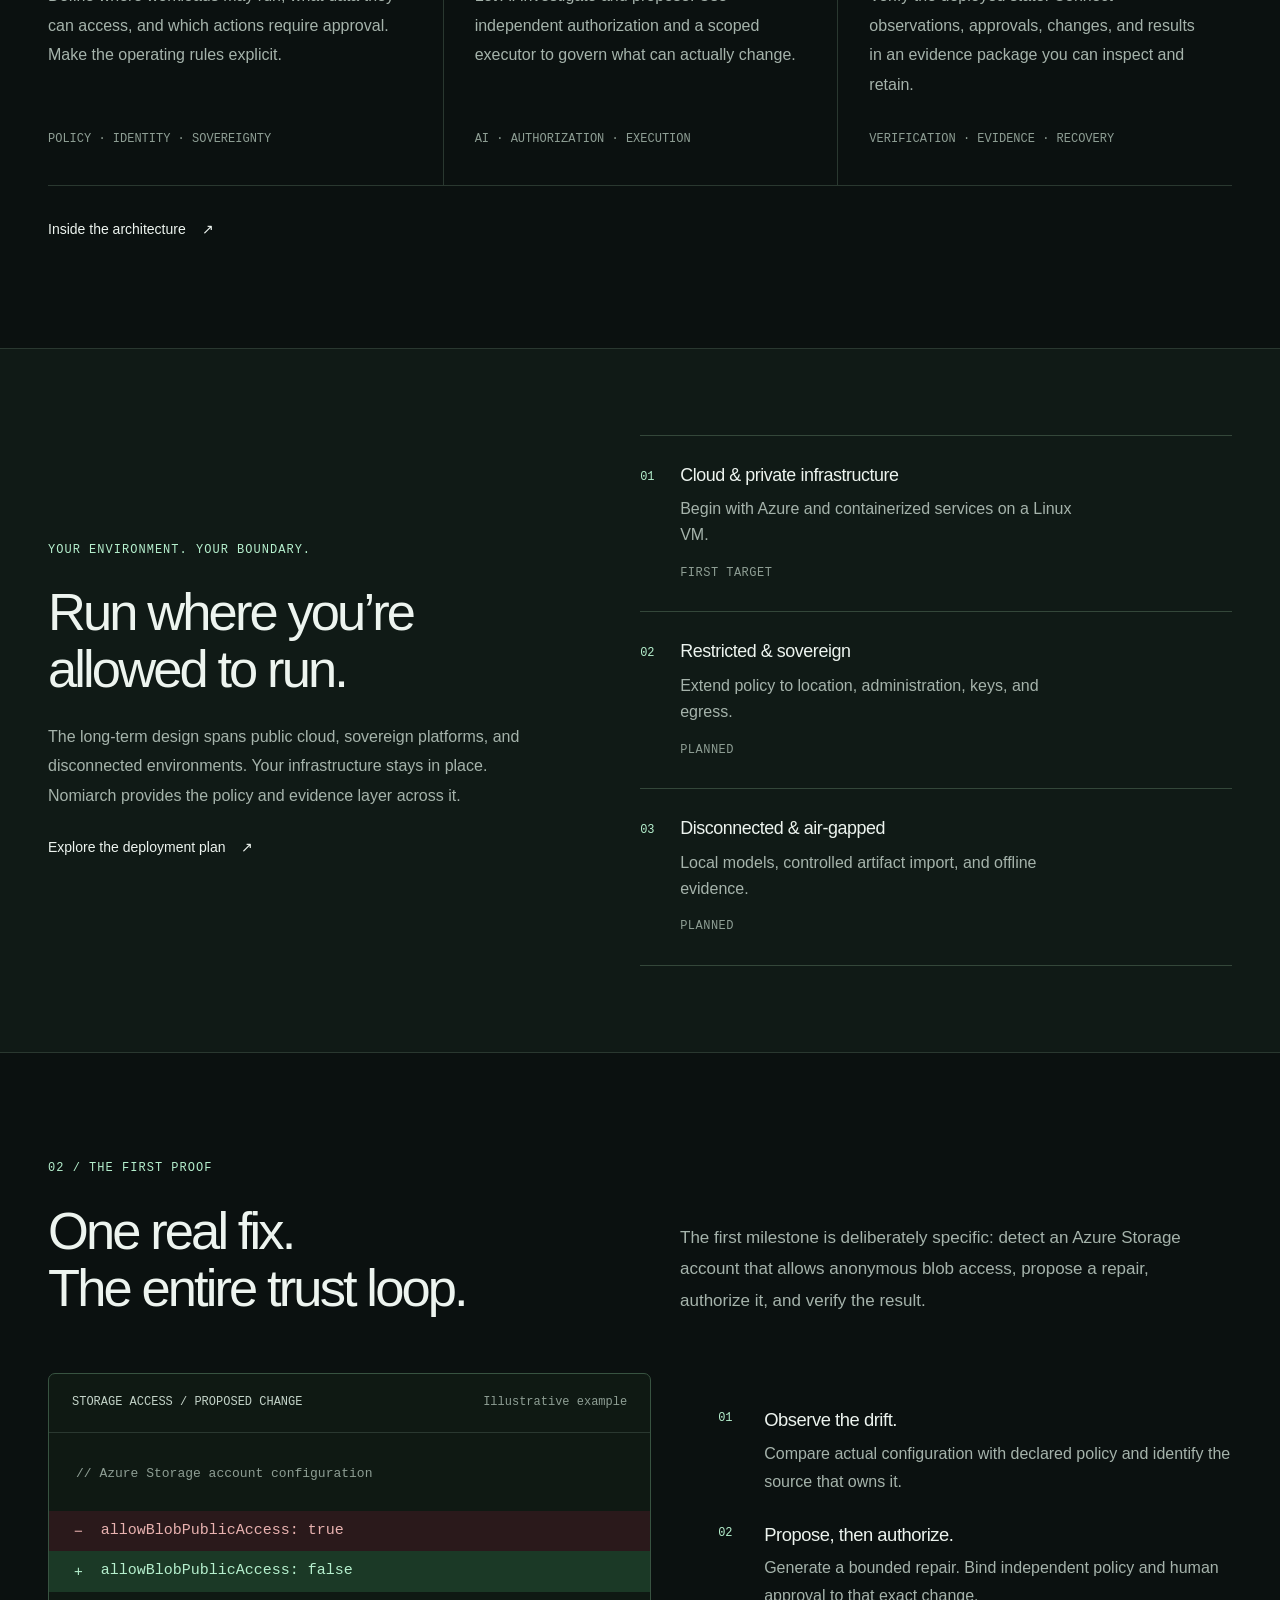
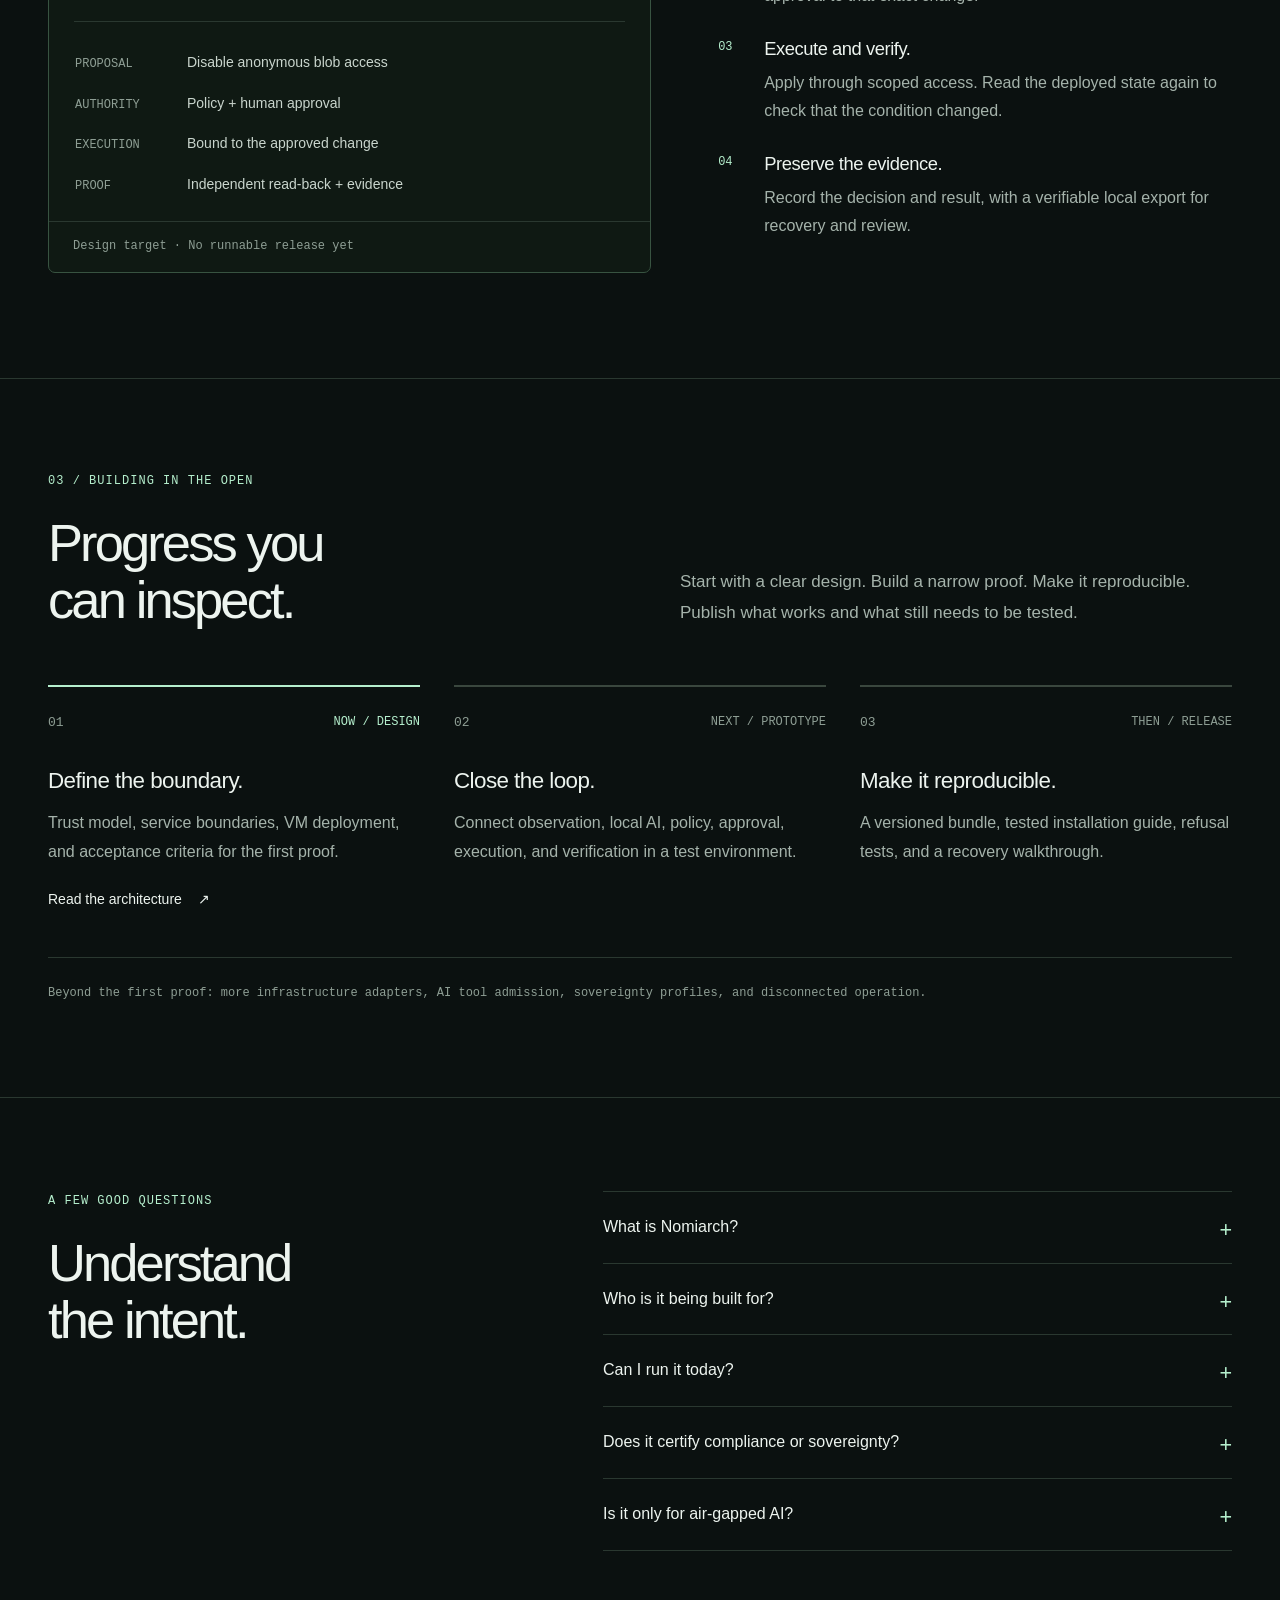
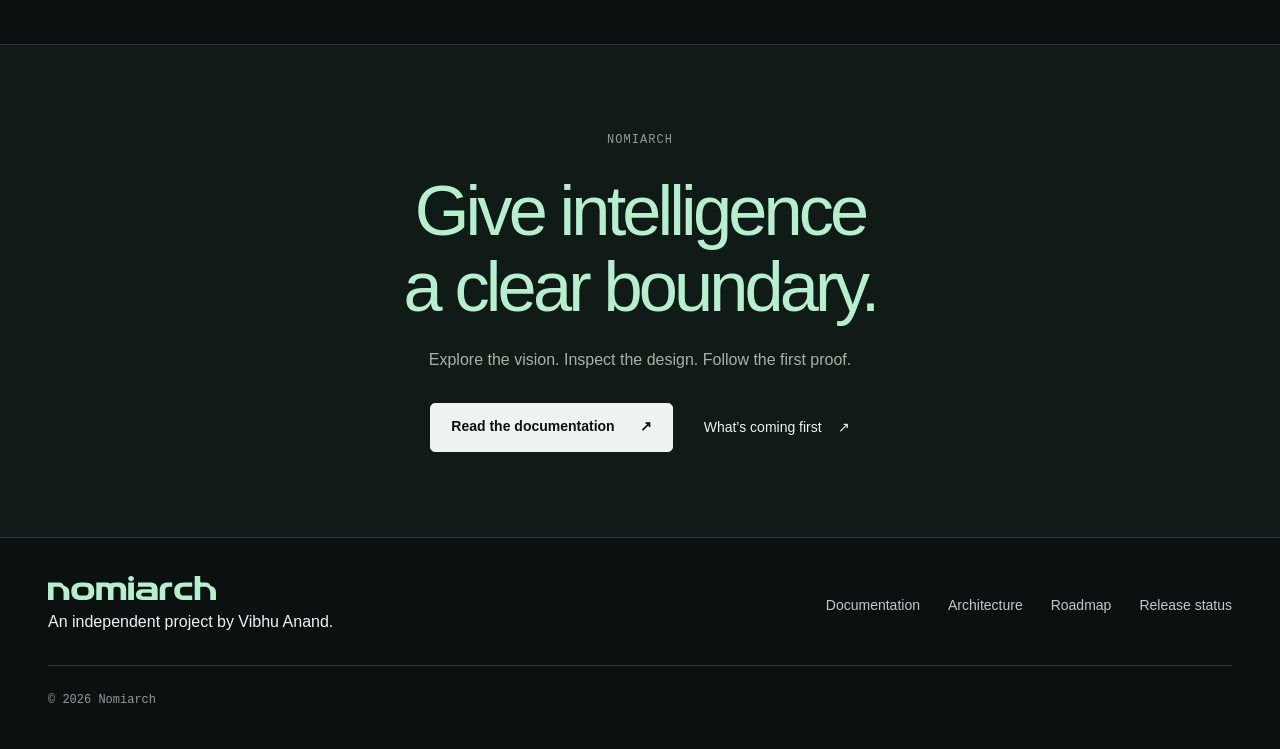
==== commit 3105dba6: "feat: add Signature branding and social previews Apply the approved Nomiarch wordmark and n icon acr" ====
--- a/site/index.html
+++ b/site/index.html
@@ -6,14 +6,26 @@
 <meta name="description" content="Nomiarch is building an open source trust and authorization layer for enterprise infrastructure and AI. Independent policy. Controlled actions. Verifiable evidence.">
 <meta name="theme-color" content="#0b1110">
 <meta property="og:type" content="website"><meta property="og:site_name" content="Nomiarch"><meta property="og:title" content="Nomiarch — Infrastructure &amp; AI. Under your authority."><meta property="og:description" content="Building the trust and authorization layer for sensitive computing. Explore the architecture, first milestone, and roadmap."><meta property="og:url" content="https://nomiarch.com/">
-<meta name="twitter:card" content="summary"><meta name="twitter:title" content="Nomiarch — Infrastructure &amp; AI. Under your authority."><meta name="twitter:description" content="Independent policy. Controlled actions. Verifiable evidence. An open source project in development.">
+<meta name="twitter:card" content="summary_large_image"><meta name="twitter:title" content="Nomiarch — Infrastructure &amp; AI. Under your authority."><meta name="twitter:description" content="Independent policy. Controlled actions. Verifiable evidence. An open source project in development.">
 <link rel="canonical" href="https://nomiarch.com/">
-<link rel="icon" type="image/svg+xml" href="data:image/svg+xml,%3Csvg xmlns='http://www.w3.org/2000/svg' viewBox='0 0 32 32'%3E%3Crect width='32' height='32' rx='7' fill='%230b1110'/%3E%3Cpath d='M8 24V8h3l10 16h3V8M8 8l16 16' fill='none' stroke='%23b5efcd' stroke-width='3' stroke-linejoin='round'/%3E%3C/svg%3E">
+<link rel="icon" type="image/svg+xml" href="assets/brand/favicon.svg">
+<link rel="icon" type="image/png" sizes="32x32" href="assets/brand/favicon-32.png">
+<link rel="apple-touch-icon" sizes="180x180" href="assets/brand/apple-touch-icon.png">
 <link rel="stylesheet" href="styles.css">
+
+<meta property="og:image" content="https://nomiarch.com/assets/brand/social-preview-v1.png">
+<meta property="og:image:secure_url" content="https://nomiarch.com/assets/brand/social-preview-v1.png">
+<meta property="og:image:type" content="image/png">
+<meta property="og:image:width" content="1200">
+<meta property="og:image:height" content="630">
+<meta property="og:image:alt" content="Nomiarch — Infrastructure &amp; AI. Under your authority.">
+<meta property="og:locale" content="en_CA">
+<meta name="twitter:image" content="https://nomiarch.com/assets/brand/social-preview-v1.png">
+<meta name="twitter:image:alt" content="Nomiarch — Infrastructure &amp; AI. Under your authority.">
 </head>
 <body>
 <a class="skip-link" href="#main">Skip to content</a>
-<header class="topbar"><div class="container header-inner"><a class="brand" href="./" aria-label="Nomiarch home"><span class="brand-mark" aria-hidden="true">N</span>nomiarch<span class="brand-period" aria-hidden="true">.</span></a><nav class="nav" aria-label="Main navigation"><a class="hide-mobile" href="#platform">Platform</a><a class="hide-mobile" href="docs/architecture/">Architecture</a><a href="#roadmap">Roadmap</a><a class="nav-cta" href="docs/">Read the docs <span aria-hidden="true">↗</span></a></nav></div></header>
+<header class="topbar"><div class="container header-inner"><a class="brand" href="./" aria-label="Nomiarch home"><img class="brand-wordmark" src="assets/brand/wordmark-mint.svg" alt="Nomiarch" width="821" height="120"></a><nav class="nav" aria-label="Main navigation"><a class="hide-mobile" href="#platform">Platform</a><a class="hide-mobile" href="docs/architecture/">Architecture</a><a href="#roadmap">Roadmap</a><a class="nav-cta" href="docs/">Read the docs <span aria-hidden="true">↗</span></a></nav></div></header>
 <main id="main">
 <section class="hero container" aria-labelledby="hero-title">
 <a class="project-status" href="#roadmap"><span class="status-label">IN DEVELOPMENT</span><span>Building the first proof</span><span aria-hidden="true">↗</span></a>
@@ -75,5 +87,5 @@
 </div></div></section>
 <section class="closing"><div class="container closing-inner"><span class="eyebrow">NOMIARCH</span><h2>Give intelligence<br>a clear boundary.</h2><p>Explore the vision. Inspect the design. Follow the first proof.</p><div class="actions"><a class="btn" href="docs/">Read the documentation <span aria-hidden="true">↗</span></a><a class="text-link" href="docs/running/">What’s coming first <span aria-hidden="true">↗</span></a></div></div></section>
 </main>
-<footer class="footer"><div class="container footer-inner"><div><a class="brand" href="./" aria-label="Nomiarch home">nomiarch<span class="brand-period" aria-hidden="true">.</span></a><p>An independent project by Vibhu Anand.</p></div><nav class="footer-links" aria-label="Footer"><a href="docs/">Documentation</a><a href="docs/architecture/">Architecture</a><a href="#roadmap">Roadmap</a><a href="docs/running/">Release status</a></nav><span class="footer-year">© 2026 Nomiarch</span></div></footer>
+<footer class="footer"><div class="container footer-inner"><div><a class="brand" href="./" aria-label="Nomiarch home"><img class="brand-wordmark" src="assets/brand/wordmark-mint.svg" alt="Nomiarch" width="821" height="120"></a><p>An independent project by Vibhu Anand.</p></div><nav class="footer-links" aria-label="Footer"><a href="docs/">Documentation</a><a href="docs/architecture/">Architecture</a><a href="#roadmap">Roadmap</a><a href="docs/running/">Release status</a></nav><span class="footer-year">© 2026 Nomiarch</span></div></footer>
 </body></html>
--- a/site/styles.css
+++ b/site/styles.css
@@ -1,15 +1,19 @@
 @charset "UTF-8";
 :root{--bg:#0b1110;--surface:#101a16;--ink:#edf4ef;--muted:#a5b3ab;--dim:#8e9e94;--line:#2a3830;--accent:#b5efcd;--max:1200px;color-scheme:dark;font-size:16px}
-*{box-sizing:border-box}html{scroll-behavior:smooth;scroll-padding-top:36px}body{margin:0;background:var(--bg);color:var(--ink);font-family:Inter,"Helvetica Neue",Arial,sans-serif;-webkit-font-smoothing:antialiased;line-height:1.65}::selection{background:var(--accent);color:var(--bg)}a{color:inherit;text-decoration:none}a:hover{color:var(--accent)}p,h1,h2,h3{margin-top:0}p{margin-bottom:0}h1,h2,h3{font-weight:500;line-height:1.09}h1,h2{letter-spacing:-.055em}h2{font-size:clamp(2.3rem,4.1vw,3.7rem);margin-bottom:0}h3{font-size:1.4rem;letter-spacing:-.025em;line-height:1.3}button,a,summary{-webkit-tap-highlight-color:transparent}a:focus-visible,summary:focus-visible{outline:2px solid var(--accent);outline-offset:6px;border-radius:2px}.container{width:calc(100% - 96px);max-width:var(--max);margin-inline:auto}.skip-link{position:absolute;top:-100px;left:16px;z-index:30;background:var(--accent);color:var(--bg);padding:10px 18px}.skip-link:focus{top:12px}.topbar{border-bottom:1px solid var(--line)}.header-inner{min-height:88px;display:flex;align-items:center;justify-content:space-between;gap:24px}.brand{display:inline-flex;align-items:center;gap:11px;font-size:1.65rem;letter-spacing:-.055em;font-weight:600;line-height:1}.brand-mark{display:grid;place-items:center;width:29px;height:30px;color:var(--accent);border:1px solid #608b70;border-radius:4px;font-size:1.3rem;font-weight:500;letter-spacing:-.13em;padding-right:3px}.brand-period{color:var(--accent);margin-left:-9px}.nav{display:flex;align-items:center;gap:31px;font-size:.875rem}.nav>a{color:#c5d1c9;transition:color .18s}.nav>a:hover{color:var(--accent)}.nav-cta{border:1px solid #506056;padding:9px 15px;border-radius:5px;display:flex;gap:20px;align-items:center;color:var(--ink)!important}.nav-cta:hover{border-color:var(--accent)}
+*{box-sizing:border-box}html{scroll-behavior:smooth;scroll-padding-top:36px}body{margin:0;background:var(--bg);color:var(--ink);font-family:Inter,"Helvetica Neue",Arial,sans-serif;-webkit-font-smoothing:antialiased;line-height:1.65}::selection{background:var(--accent);color:var(--bg)}a{color:inherit;text-decoration:none}a:hover{color:var(--accent)}p,h1,h2,h3{margin-top:0}p{margin-bottom:0}h1,h2,h3{font-weight:500;line-height:1.09}h1,h2{letter-spacing:-.055em}h2{font-size:clamp(2.3rem,4.1vw,3.7rem);margin-bottom:0}h3{font-size:1.4rem;letter-spacing:-.025em;line-height:1.3}button,a,summary{-webkit-tap-highlight-color:transparent}a:focus-visible,summary:focus-visible{outline:2px solid var(--accent);outline-offset:6px;border-radius:2px}.container{width:calc(100% - 96px);max-width:var(--max);margin-inline:auto}.skip-link{position:absolute;top:-100px;left:16px;z-index:30;background:var(--accent);color:var(--bg);padding:10px 18px}.skip-link:focus{top:12px}.topbar{border-bottom:1px solid var(--line)}.header-inner{min-height:88px;display:flex;align-items:center;justify-content:space-between;gap:24px}.brand{display:inline-flex;align-items:center;flex-shrink:0;line-height:1}.nav{display:flex;align-items:center;gap:31px;font-size:.875rem}.nav>a{color:#c5d1c9;transition:color .18s}.nav>a:hover{color:var(--accent)}.nav-cta{border:1px solid #506056;padding:9px 15px;border-radius:5px;display:flex;gap:20px;align-items:center;color:var(--ink)!important}.nav-cta:hover{border-color:var(--accent)}
 .hero{text-align:center;padding-top:79px;padding-bottom:51px}.project-status{display:inline-flex;align-items:center;flex-wrap:wrap;justify-content:center;gap:13px;font-size:.8125rem;color:#c5d1c9;margin-bottom:33px}.status-label{font-size:.75rem;letter-spacing:.06em;border:1px solid #405949;border-radius:3px;padding:3px 7px;color:var(--accent)}.hero h1{font-size:clamp(3rem,6.85vw,6.15rem);line-height:1.075;margin-bottom:28px;font-weight:500;letter-spacing:-.065em}.hero h1 span{color:var(--accent)}.hero-lede{font-size:1.27rem;color:var(--ink);margin-bottom:10px;letter-spacing:-.02em}.hero-description{max-width:660px;margin-inline:auto;font-size:1.0625rem;line-height:1.8;color:var(--muted)}.actions{display:flex;align-items:center;gap:17px;justify-content:center;flex-wrap:wrap;margin-top:29px}.btn{display:inline-flex;align-items:center;justify-content:center;gap:25px;padding:12px 20px;min-height:49px;border-radius:5px;background:var(--ink);border:1px solid var(--ink);color:var(--bg);font-size:.875rem;font-weight:600;line-height:1.4;transition:background .18s,border-color .18s,transform .18s}.btn:hover{background:var(--accent);border-color:var(--accent);color:var(--bg);transform:translateY(-2px)}.btn-secondary{color:var(--ink);background:transparent;border-color:#415048;font-weight:400}.btn-secondary:hover{background:#18251e;color:var(--ink);border-color:var(--accent)}
 .eyebrow,.figure-caption,.node-kicker,.node-foot,.feature-meta,.feature-number,.code-title,.decision-record dt,.code-note,.mode-number,.mode-status,.milestone-number,.badge,.future-note,.footer-year,.mono,.sidebar-label{font-family:"SFMono-Regular",Consolas,"Liberation Mono",monospace}.eyebrow{display:block;color:var(--accent);font-size:.75rem;letter-spacing:.085em;margin-bottom:23px;line-height:1.7}.boundary-figure{margin-top:62px;text-align:left}.figure-caption{display:flex;align-items:center;justify-content:space-between;gap:16px;font-size:.75rem;letter-spacing:.045em;color:var(--dim);padding:0 0 16px}.figure-caption>span:first-child{color:#c5d1c9}.trust-flow{display:grid;grid-template-columns:repeat(5,minmax(0,1fr));border:1px solid var(--line);border-radius:6px;position:relative;background:linear-gradient(180deg,#111c16,#0d1510)}.flow-node{padding:24px 22px 20px;min-width:0;position:relative;display:flex;flex-direction:column}.flow-node+.flow-node{border-left:1px solid var(--line)}.flow-node:not(:last-child):after{content:"";width:7px;height:7px;position:absolute;top:calc(50% - 3px);right:-4px;border-right:1px solid #789080;border-top:1px solid #789080;transform:rotate(45deg);z-index:2;background:var(--surface)}.node-kicker{font-size:.75rem;letter-spacing:0;color:var(--dim);margin-bottom:25px}.flow-node strong{font-size:1.025rem;letter-spacing:-.02em;font-weight:500;line-height:1.4;display:block;min-height:48px}.flow-node p{font-size:.875rem;color:var(--muted);line-height:1.7;margin-top:11px}.node-foot{font-size:.75rem;color:var(--dim);padding-top:28px;margin-top:auto;line-height:1.6}.policy-node{background:#193726;border:1px solid #689e7c!important;margin:-1px 0;border-radius:5px;z-index:1}.policy-node strong{color:var(--accent);font-size:1.125rem}.policy-node .node-kicker,.policy-node .node-foot{color:var(--accent)}.policy-node p{color:#c2d8ca}.boundary-bottom{display:flex;justify-content:space-between;gap:20px;font-size:.75rem;color:var(--dim);padding-top:16px}.boundary-bottom>span:last-child{color:var(--muted)}.principle-strip{border-block:1px solid var(--line)}.principles{display:flex;justify-content:space-between;gap:20px;padding-block:23px;font-size:.875rem;color:#becac2}
 .section{padding-block:105px}.section-heading{display:grid;grid-template-columns:1fr 1fr;gap:80px;align-items:end;margin-bottom:57px}.section-heading>p{font-size:1.0625rem;color:var(--muted);line-height:1.85;max-width:515px}.feature-grid{display:grid;grid-template-columns:repeat(3,minmax(0,1fr));border-block:1px solid var(--line);margin-bottom:30px}.feature{padding:35px 31px 35px 0;display:flex;flex-direction:column}.feature+.feature{border-left:1px solid var(--line);padding-left:31px}.feature-number{color:var(--accent);font-size:.75rem;margin-bottom:29px}.feature h3{font-size:1.44rem;margin-bottom:15px}.feature p{font-size:1rem;color:var(--muted);line-height:1.85}.feature-meta{color:var(--dim);font-size:.75rem;letter-spacing:0;line-height:1.8;margin-top:auto;padding-top:29px}.text-link{font-size:.875rem;display:inline-flex;align-items:center;gap:16px;color:var(--ink);line-height:1.5}.text-link:hover{color:var(--accent)}.deployment-section{background:var(--surface);border-block:1px solid var(--line);padding-block:86px}.deployment-grid{display:grid;grid-template-columns:.92fr 1.08fr;gap:88px;align-items:center}.section-copy{font-size:1rem;color:var(--muted);line-height:1.85;margin-top:24px;max-width:475px}.deployment-grid .text-link{margin-top:27px}.deployment-modes{border-top:1px solid #34473a}.deployment-modes article{display:grid;grid-template-columns:25px 1fr;gap:15px;position:relative;padding:28px 0;border-bottom:1px solid #34473a}.mode-number{color:var(--accent);font-size:.75rem;padding-top:4px}.deployment-modes h3{font-size:1.12rem;margin-bottom:9px;padding-right:5px}.deployment-modes p{font-size:1rem;color:var(--muted);max-width:395px}.mode-status{font-size:.75rem;color:var(--dim);grid-column:2;letter-spacing:.04em}.proof-grid{display:grid;grid-template-columns:1.08fr .92fr;gap:67px;align-items:center}.code-panel{border:1px solid #385341;border-radius:7px;background:#0f1913;overflow:hidden}.code-title{padding:19px 23px;border-bottom:1px solid var(--line);font-size:.75rem;display:flex;flex-wrap:wrap;justify-content:space-between;gap:9px;letter-spacing:0;color:#c2d2c7}.example-label{color:var(--dim)}.code-body{padding:30px 0 24px}.code-comment{font-family:"SFMono-Regular",Consolas,monospace;font-size:.8125rem;color:var(--dim);padding:0 27px 27px}.diff-line{font-size:.9375rem;display:flex;gap:18px;padding:7px 25px;line-height:1.75}.diff-line code{font-size:inherit;white-space:normal;overflow-wrap:anywhere;background:transparent;border:0;padding:0;color:inherit}.removed{background:#2a191b;color:#e8b2b0}.added{background:#1b3926;color:var(--accent)}.code-divider{margin:29px 25px;border-top:1px solid var(--line)}.decision-record{margin:0 26px;display:grid;gap:17px}.decision-record>div{display:grid;grid-template-columns:98px 1fr;gap:14px;align-items:baseline}.decision-record dt{font-size:.75rem;color:var(--dim)}.decision-record dd{font-size:.875rem;margin:0;color:#c9d5cd}.code-note{border-top:1px solid var(--line);padding:15px 24px;color:var(--dim);font-size:.75rem}.proof-steps{padding:0;margin:0;list-style:none;display:grid;gap:25px}.proof-steps li{display:grid;grid-template-columns:25px 1fr;gap:21px}.step-number{font-family:Consolas,monospace;color:var(--accent);font-size:.75rem;padding-top:3px}.proof-steps h3{font-size:1.15rem;line-height:1.5;margin-bottom:6px}.proof-steps p{font-size:1rem;color:var(--muted);line-height:1.75}
-.roadmap-section{padding-block:92px;border-block:1px solid var(--line)}.roadmap{display:grid;grid-template-columns:repeat(3,minmax(0,1fr));gap:34px}.milestone{border-top:2px solid #3a473e;padding-top:25px}.milestone.current{border-color:var(--accent)}.milestone-meta{display:flex;justify-content:space-between;gap:10px;align-items:center;margin-bottom:32px}.milestone-number{font-size:.8125rem;color:var(--dim)}.badge{font-size:.75rem;letter-spacing:0;color:var(--dim)}.badge-active{color:var(--accent)}.milestone h3{font-size:1.4rem;margin-bottom:14px}.milestone p{color:var(--muted);font-size:1rem;line-height:1.8}.milestone .text-link{margin-top:22px;font-size:.875rem}.future-note{font-size:.75rem;line-height:1.9;color:var(--dim);border-top:1px solid var(--line);margin-top:45px;padding-top:24px;max-width:100%}.faq-section{padding-block:93px}.faq-grid{display:grid;grid-template-columns:.85fr 1.15fr;gap:90px}.faq{border-top:1px solid var(--line)}.faq details{border-bottom:1px solid var(--line)}.faq summary{font-size:1rem;list-style:none;cursor:pointer;padding:23px 35px 23px 0;position:relative;line-height:1.55}.faq summary::-webkit-details-marker{display:none}.faq summary:after{content:"+";position:absolute;right:0;top:21px;font-size:1.35rem;color:var(--accent);font-weight:300}.faq details[open] summary:after{content:"−"}.faq details p{font-size:1rem;color:var(--muted);padding:0 30px 25px 0;line-height:1.85}.closing{background:var(--surface);border-block:1px solid var(--line);padding-block:85px;text-align:center}.closing h2{font-size:clamp(3rem,5.5vw,5rem);line-height:1.08;color:var(--accent)}.closing p{color:var(--muted);font-size:1rem;margin-top:22px}.closing .eyebrow{color:var(--dim)}.closing .actions{gap:31px}.footer{padding-block:38px}.footer-inner{display:grid;grid-template-columns:1fr auto;gap:25px;align-items:center}.footer .brand{font-size:1.35rem}.footer .brand-period{margin-left:-10px}.footer p{color:var(--dim);font-size:.75rem;margin-top:12px}.footer-links{display:flex;flex-wrap:wrap;gap:28px;font-size:.875rem;color:#bfcbc2}.footer-year{font-size:.75rem;color:var(--dim);grid-column:1/-1;border-top:1px solid var(--line);padding-top:25px;margin-top:5px}
+.roadmap-section{padding-block:92px;border-block:1px solid var(--line)}.roadmap{display:grid;grid-template-columns:repeat(3,minmax(0,1fr));gap:34px}.milestone{border-top:2px solid #3a473e;padding-top:25px}.milestone.current{border-color:var(--accent)}.milestone-meta{display:flex;justify-content:space-between;gap:10px;align-items:center;margin-bottom:32px}.milestone-number{font-size:.8125rem;color:var(--dim)}.badge{font-size:.75rem;letter-spacing:0;color:var(--dim)}.badge-active{color:var(--accent)}.milestone h3{font-size:1.4rem;margin-bottom:14px}.milestone p{color:var(--muted);font-size:1rem;line-height:1.8}.milestone .text-link{margin-top:22px;font-size:.875rem}.future-note{font-size:.75rem;line-height:1.9;color:var(--dim);border-top:1px solid var(--line);margin-top:45px;padding-top:24px;max-width:100%}.faq-section{padding-block:93px}.faq-grid{display:grid;grid-template-columns:.85fr 1.15fr;gap:90px}.faq{border-top:1px solid var(--line)}.faq details{border-bottom:1px solid var(--line)}.faq summary{font-size:1rem;list-style:none;cursor:pointer;padding:23px 35px 23px 0;position:relative;line-height:1.55}.faq summary::-webkit-details-marker{display:none}.faq summary:after{content:"+";position:absolute;right:0;top:21px;font-size:1.35rem;color:var(--accent);font-weight:300}.faq details[open] summary:after{content:"−"}.faq details p{font-size:1rem;color:var(--muted);padding:0 30px 25px 0;line-height:1.85}.closing{background:var(--surface);border-block:1px solid var(--line);padding-block:85px;text-align:center}.closing h2{font-size:clamp(3rem,5.5vw,5rem);line-height:1.08;color:var(--accent)}.closing p{color:var(--muted);font-size:1rem;margin-top:22px}.closing .eyebrow{color:var(--dim)}.closing .actions{gap:31px}.footer{padding-block:38px}.footer-inner{display:grid;grid-template-columns:1fr auto;gap:25px;align-items:center}.footer .brand{font-size:1.35rem}.footer .footer p{color:var(--dim);font-size:.75rem;margin-top:12px}.footer-links{display:flex;flex-wrap:wrap;gap:28px;font-size:.875rem;color:#bfcbc2}.footer-year{font-size:.75rem;color:var(--dim);grid-column:1/-1;border-top:1px solid var(--line);padding-top:25px;margin-top:5px}
 /* Documentation */
 .docs-shell{display:grid;grid-template-columns:205px minmax(0,1fr);gap:75px;padding-block:57px 90px}.sidebar{position:sticky;top:30px;align-self:start;font-size:.875rem}.sidebar-label{font-size:.75rem;letter-spacing:.06em;color:var(--dim);margin-bottom:13px}.sidebar nav{display:flex;flex-direction:column;gap:5px}.sidebar nav a{padding:9px 12px;border-left:2px solid transparent;color:var(--muted);line-height:1.5}.sidebar nav a:hover{color:var(--accent);background:var(--surface)}.sidebar nav a[aria-current="page"]{background:#183024;border-left-color:var(--accent);color:var(--accent)}.sidebar-note{border-top:1px solid var(--line);margin-top:24px;padding-top:20px;font-size:.8125rem;line-height:1.8;color:var(--dim)}.doc{min-width:0;max-width:860px}.breadcrumb{font-size:.8125rem;color:var(--dim);display:flex;gap:10px;margin-bottom:24px}.doc h1{font-size:clamp(2.6rem,4.5vw,4rem);margin:15px 0 24px;line-height:1.1}.doc .lede{font-size:1.18rem;color:#c0d0c6;line-height:1.85;margin-bottom:29px}.doc h2{font-size:1.85rem;letter-spacing:-.035em;margin:41px 0 19px;line-height:1.25}.doc h3{font-size:1.2rem;margin:28px 0 13px}.doc p,.doc li{color:var(--muted);font-size:1rem;line-height:1.85}.doc p+p{margin-top:16px}.doc ul,.doc ol{padding-left:1.4rem}.doc li{padding-left:.3rem;margin-bottom:.7rem}.doc strong{font-weight:600;color:var(--ink)}.doc p a,.doc li a{color:var(--accent);text-decoration:underline;text-underline-offset:4px}.callout{border:1px solid #3d634b;border-left:3px solid var(--accent);background:#142a1d;border-radius:4px;padding:21px 23px;margin:26px 0}.callout strong{color:var(--accent)}.callout p{font-size:1rem;margin-top:8px;color:#bdcfc1}.callout.neutral{background:var(--surface);border-color:var(--line);border-left-color:#7c9384}.callout.neutral strong{color:var(--ink)}.doc-card-grid{display:grid;grid-template-columns:1fr 1fr;gap:20px;margin:28px 0}.doc-card{border:1px solid var(--line);border-radius:5px;padding:27px;display:block;transition:border-color .18s,background .18s}.doc-card:hover{border-color:#679777;background:var(--surface)}.doc-card .mono{color:var(--dim);font-size:.75rem;display:block;margin-bottom:24px}.doc-card h3{margin:0 0 14px;font-size:1.35rem}.doc-card p{font-size:1rem;margin-bottom:18px}.card-arrow{color:var(--accent)}.table-scroll{max-width:100%;overflow-x:auto;margin:25px 0;border:1px solid var(--line);border-radius:5px}table{width:100%;border-collapse:collapse;font-size:.9375rem;text-align:left;line-height:1.7}th{background:var(--surface);font-weight:500;color:var(--ink)}th,td{padding:15px 18px;border-bottom:1px solid var(--line);vertical-align:top}tr:last-child td{border-bottom:0}td{color:var(--muted)}td:first-child{color:var(--ink);min-width:130px}.doc-flow{padding:22px;background:var(--surface);border:1px solid var(--line);border-radius:5px;display:grid;grid-template-columns:1fr 1fr;gap:15px;margin:26px 0}.doc-flow-item{border:1px solid var(--line);padding:20px;border-radius:3px}.doc-flow-item h3{font-size:1.1rem;color:var(--ink);margin:0 0 10px}.doc-flow-item p{font-size:1rem;margin:0}.doc-flow-item.policy{border-color:#78ae8b}.doc-flow-item.policy h3{color:var(--accent)}.flow-caption{grid-column:1/-1;font-size:.8125rem!important;color:var(--dim)!important}.doc-pagination{margin-top:44px;padding-top:24px;border-top:1px solid var(--line);display:flex;justify-content:space-between;gap:25px;font-size:.9375rem}.doc-pagination a{max-width:48%;color:var(--accent)}.doc-pagination a:last-child{text-align:right;margin-left:auto}.doc-pagination small{display:block;color:var(--dim);font-size:.75rem;margin-bottom:5px}.doc .smallprint{font-size:.8125rem;border-top:1px solid var(--line);padding-top:23px;margin-top:37px}.requirements{list-style:none;padding:0!important;counter-reset:req}.requirements li{position:relative;padding:1px 0 20px 46px;border-bottom:1px solid var(--line);margin-bottom:21px;counter-increment:req}.requirements li:before{content:counter(req,decimal-leading-zero);position:absolute;left:0;top:4px;font-family:Consolas,monospace;font-size:.8125rem;color:var(--accent)}.requirements strong{display:block;margin-bottom:5px}.requirements p{font-size:1rem}code{font-family:Consolas,"Liberation Mono",monospace;font-size:.88em;background:#17291e;border:1px solid #344b3c;padding:2px 5px;border-radius:3px;color:var(--accent);overflow-wrap:anywhere}.simple-page{padding-block:100px;min-height:65vh}.simple-page h1{font-size:clamp(3rem,6vw,5rem);margin-bottom:25px}.simple-page p{max-width:600px;color:var(--muted)}.simple-page .actions{justify-content:flex-start}
 @media(min-width:1500px){.hero{padding-top:98px}.hero h1{font-size:6.25rem}}
 @media(max-width:1150px){.container{width:calc(100% - 64px)}.hero h1{font-size:6.75vw}.flow-node{padding:21px 15px}.flow-node strong{font-size:.9375rem}.policy-node strong{font-size:1rem}.section-heading{gap:45px}.deployment-grid{gap:45px}.proof-grid{gap:37px}.faq-grid{gap:60px}.docs-shell{gap:43px;grid-template-columns:175px 1fr}}
 @media(max-width:900px){.container{width:calc(100% - 48px)}.header-inner{min-height:78px}.nav{gap:24px}.hero{padding-top:62px}.hero h1{font-size:6.8vw}.trust-flow{grid-template-columns:1fr 1fr;overflow:hidden}.flow-node{padding:22px}.flow-node+.flow-node{border-left:0}.flow-node:nth-child(even){border-left:1px solid var(--line)}.flow-node:nth-child(1),.flow-node:nth-child(2){border-bottom:1px solid var(--line)}.flow-node strong{font-size:1.075rem;min-height:0}.flow-node p br{display:none}.flow-node p{margin-top:9px}.flow-node .node-foot{padding-top:18px}.flow-node .node-kicker{margin-bottom:17px}.flow-node:after{display:none}.policy-node{grid-column:1/-1;grid-row:2;padding:24px;margin:0;border-radius:0;text-align:center}.policy-node strong{font-size:1.3rem}.policy-node strong br,.policy-node p br{display:none}.section{padding-block:77px}.section-heading{gap:34px;margin-bottom:40px}.section-heading>p{font-size:1rem}.feature{padding-right:22px}.feature+.feature{padding-left:22px}.feature h3{font-size:1.25rem}.deployment-grid{grid-template-columns:1fr;gap:38px}.deployment-modes article{grid-template-columns:27px 1fr auto}.mode-status{grid-column:3}.deployment-modes p{max-width:none}.proof-grid{grid-template-columns:1fr;gap:37px}.proof-steps{grid-template-columns:1fr 1fr;gap:28px}.roadmap{gap:23px}.milestone-meta{align-items:start;flex-direction:column;gap:12px}.faq-grid{grid-template-columns:.8fr 1.2fr;gap:30px}.footer-inner{grid-template-columns:1fr}.footer-links{gap:26px}.docs-shell{display:block;padding-top:26px}.sidebar{position:static;border-bottom:1px solid var(--line);padding-bottom:20px;margin-bottom:32px}.sidebar-label,.sidebar-note{display:none}.sidebar nav{flex-direction:row;flex-wrap:wrap;gap:7px}.sidebar nav a{border-left:0;border-bottom:2px solid transparent;padding:8px 11px}.sidebar nav a[aria-current="page"]{border-bottom-color:var(--accent)}.doc{max-width:none}}
-@media(max-width:640px){.container{width:calc(100% - 36px)}.header-inner{min-height:74px;gap:12px}.brand{font-size:1.4rem;gap:8px}.brand-mark{width:25px;height:27px;font-size:1.125rem}.brand-period{margin-left:-6px}.nav{gap:16px;font-size:.875rem}.nav .hide-mobile{display:none}.nav-cta{padding:8px 10px;gap:10px}.hero{padding-top:44px;padding-bottom:30px}.project-status{gap:9px;font-size:.75rem;margin-bottom:27px}.status-label{font-size:.75rem}.hero h1{font-size:clamp(2.15rem,7.25vw,2.9rem);letter-spacing:-.06em;line-height:1.17;margin-bottom:24px}.hero-lede{font-size:1rem}.hero-description{font-size:1rem;line-height:1.8;max-width:420px}.actions{gap:12px;margin-top:24px}.btn{font-size:.875rem;gap:14px;padding:12px 15px;min-height:46px}.boundary-figure{margin-top:44px}.figure-caption{letter-spacing:0;align-items:start;gap:12px}.figure-caption>span:last-child{text-align:right}.flow-node{padding:21px 15px}.flow-node strong{font-size:.9375rem}.flow-node p{font-size:.875rem}.policy-node{padding:22px 15px}.policy-node strong{font-size:1.13rem}.boundary-bottom{font-size:.75rem;flex-direction:column;gap:3px;padding-top:13px}.principles{display:grid;grid-template-columns:1fr 1fr;gap:10px;padding-block:20px;font-size:.875rem}.section{padding-block:62px}.section-heading{grid-template-columns:1fr;gap:23px;margin-bottom:32px}.eyebrow{letter-spacing:.045em;margin-bottom:17px}h2{font-size:2.5rem;line-height:1.1}.section-heading>p{font-size:1rem}.feature-grid{grid-template-columns:1fr;margin-bottom:25px}.feature{padding:28px 0}.feature+.feature{border-left:0;border-top:1px solid var(--line);padding-left:0}.feature-number{margin-bottom:17px}.feature h3{font-size:1.35rem;margin-bottom:12px}.feature-meta{padding-top:20px}.deployment-section{padding-block:60px}.deployment-grid{gap:30px}.deployment-modes article{grid-template-columns:24px 1fr;padding:23px 0;gap:12px}.mode-status{grid-column:2}.deployment-modes h3{font-size:1.06rem}.proof-grid{gap:33px}.proof-steps{grid-template-columns:1fr;gap:25px}.proof-steps li{gap:16px}.code-title{padding:16px 17px}.code-comment{font-size:.75rem;padding:0 18px 22px}.diff-line{font-size:.8125rem;gap:12px;padding:9px 18px}.code-divider{margin:23px 18px}.decision-record{margin-inline:18px;gap:14px}.decision-record>div{grid-template-columns:80px 1fr;gap:10px}.decision-record dd{font-size:.875rem}.code-note{padding:13px 18px}.roadmap-section{padding-block:62px}.roadmap{grid-template-columns:1fr;gap:33px}.milestone-meta{flex-direction:row;align-items:center;margin-bottom:20px}.milestone h3{font-size:1.4rem}.future-note{margin-top:33px}.faq-section{padding-block:62px}.faq-grid{grid-template-columns:1fr;gap:28px}.closing{padding-block:62px}.closing h2{font-size:3rem}.closing .actions{gap:24px;flex-direction:column}.footer{padding-block:30px}.footer-links{gap:15px 25px}.doc h1{font-size:2.75rem}.doc .lede{font-size:1.06rem}.doc h2{font-size:1.7rem}.doc-card-grid,.doc-flow{grid-template-columns:1fr}.doc-card{padding:24px}.doc-flow{padding:16px}.doc-pagination{font-size:.875rem}.table-scroll{margin-inline:0}.sidebar nav{gap:1px}.sidebar nav a{font-size:.875rem;padding:8px 9px}.doc .callout{padding:19px}.simple-page{padding-block:65px}}
+@media(max-width:640px){.container{width:calc(100% - 36px)}.header-inner{min-height:74px;gap:12px}.brand{font-size:1.4rem;gap:8px}.nav{gap:16px;font-size:.875rem}.nav .hide-mobile{display:none}.nav-cta{padding:8px 10px;gap:10px}.hero{padding-top:44px;padding-bottom:30px}.project-status{gap:9px;font-size:.75rem;margin-bottom:27px}.status-label{font-size:.75rem}.hero h1{font-size:clamp(2.15rem,7.25vw,2.9rem);letter-spacing:-.06em;line-height:1.17;margin-bottom:24px}.hero-lede{font-size:1rem}.hero-description{font-size:1rem;line-height:1.8;max-width:420px}.actions{gap:12px;margin-top:24px}.btn{font-size:.875rem;gap:14px;padding:12px 15px;min-height:46px}.boundary-figure{margin-top:44px}.figure-caption{letter-spacing:0;align-items:start;gap:12px}.figure-caption>span:last-child{text-align:right}.flow-node{padding:21px 15px}.flow-node strong{font-size:.9375rem}.flow-node p{font-size:.875rem}.policy-node{padding:22px 15px}.policy-node strong{font-size:1.13rem}.boundary-bottom{font-size:.75rem;flex-direction:column;gap:3px;padding-top:13px}.principles{display:grid;grid-template-columns:1fr 1fr;gap:10px;padding-block:20px;font-size:.875rem}.section{padding-block:62px}.section-heading{grid-template-columns:1fr;gap:23px;margin-bottom:32px}.eyebrow{letter-spacing:.045em;margin-bottom:17px}h2{font-size:2.5rem;line-height:1.1}.section-heading>p{font-size:1rem}.feature-grid{grid-template-columns:1fr;margin-bottom:25px}.feature{padding:28px 0}.feature+.feature{border-left:0;border-top:1px solid var(--line);padding-left:0}.feature-number{margin-bottom:17px}.feature h3{font-size:1.35rem;margin-bottom:12px}.feature-meta{padding-top:20px}.deployment-section{padding-block:60px}.deployment-grid{gap:30px}.deployment-modes article{grid-template-columns:24px 1fr;padding:23px 0;gap:12px}.mode-status{grid-column:2}.deployment-modes h3{font-size:1.06rem}.proof-grid{gap:33px}.proof-steps{grid-template-columns:1fr;gap:25px}.proof-steps li{gap:16px}.code-title{padding:16px 17px}.code-comment{font-size:.75rem;padding:0 18px 22px}.diff-line{font-size:.8125rem;gap:12px;padding:9px 18px}.code-divider{margin:23px 18px}.decision-record{margin-inline:18px;gap:14px}.decision-record>div{grid-template-columns:80px 1fr;gap:10px}.decision-record dd{font-size:.875rem}.code-note{padding:13px 18px}.roadmap-section{padding-block:62px}.roadmap{grid-template-columns:1fr;gap:33px}.milestone-meta{flex-direction:row;align-items:center;margin-bottom:20px}.milestone h3{font-size:1.4rem}.future-note{margin-top:33px}.faq-section{padding-block:62px}.faq-grid{grid-template-columns:1fr;gap:28px}.closing{padding-block:62px}.closing h2{font-size:3rem}.closing .actions{gap:24px;flex-direction:column}.footer{padding-block:30px}.footer-links{gap:15px 25px}.doc h1{font-size:2.75rem}.doc .lede{font-size:1.06rem}.doc h2{font-size:1.7rem}.doc-card-grid,.doc-flow{grid-template-columns:1fr}.doc-card{padding:24px}.doc-flow{padding:16px}.doc-pagination{font-size:.875rem}.table-scroll{margin-inline:0}.sidebar nav{gap:1px}.sidebar nav a{font-size:.875rem;padding:8px 9px}.doc .callout{padding:19px}.simple-page{padding-block:65px}}
 @media(max-width:380px){.header-inner{flex-wrap:wrap;padding-block:15px;gap:18px}.nav{width:100%;justify-content:space-between}.hero h1{font-size:2rem}.trust-flow{grid-template-columns:1fr}.flow-node,.flow-node:nth-child(even){border-left:0;border-bottom:1px solid var(--line)}.policy-node{grid-column:auto;grid-row:auto;text-align:left}.flow-node:last-child{border-bottom:0}.node-foot{padding-top:14px}.boundary-bottom{line-height:1.8}}
 @media(prefers-reduced-motion:reduce){html{scroll-behavior:auto}*,*:before,*:after{transition:none!important}}
+
+/* Signature wordmark: keep the intrinsic vector aspect ratio at every size. */
+.brand-wordmark{display:block;width:168px;height:auto;max-width:100%}
+@media(max-width:640px){.brand-wordmark{width:132px}}
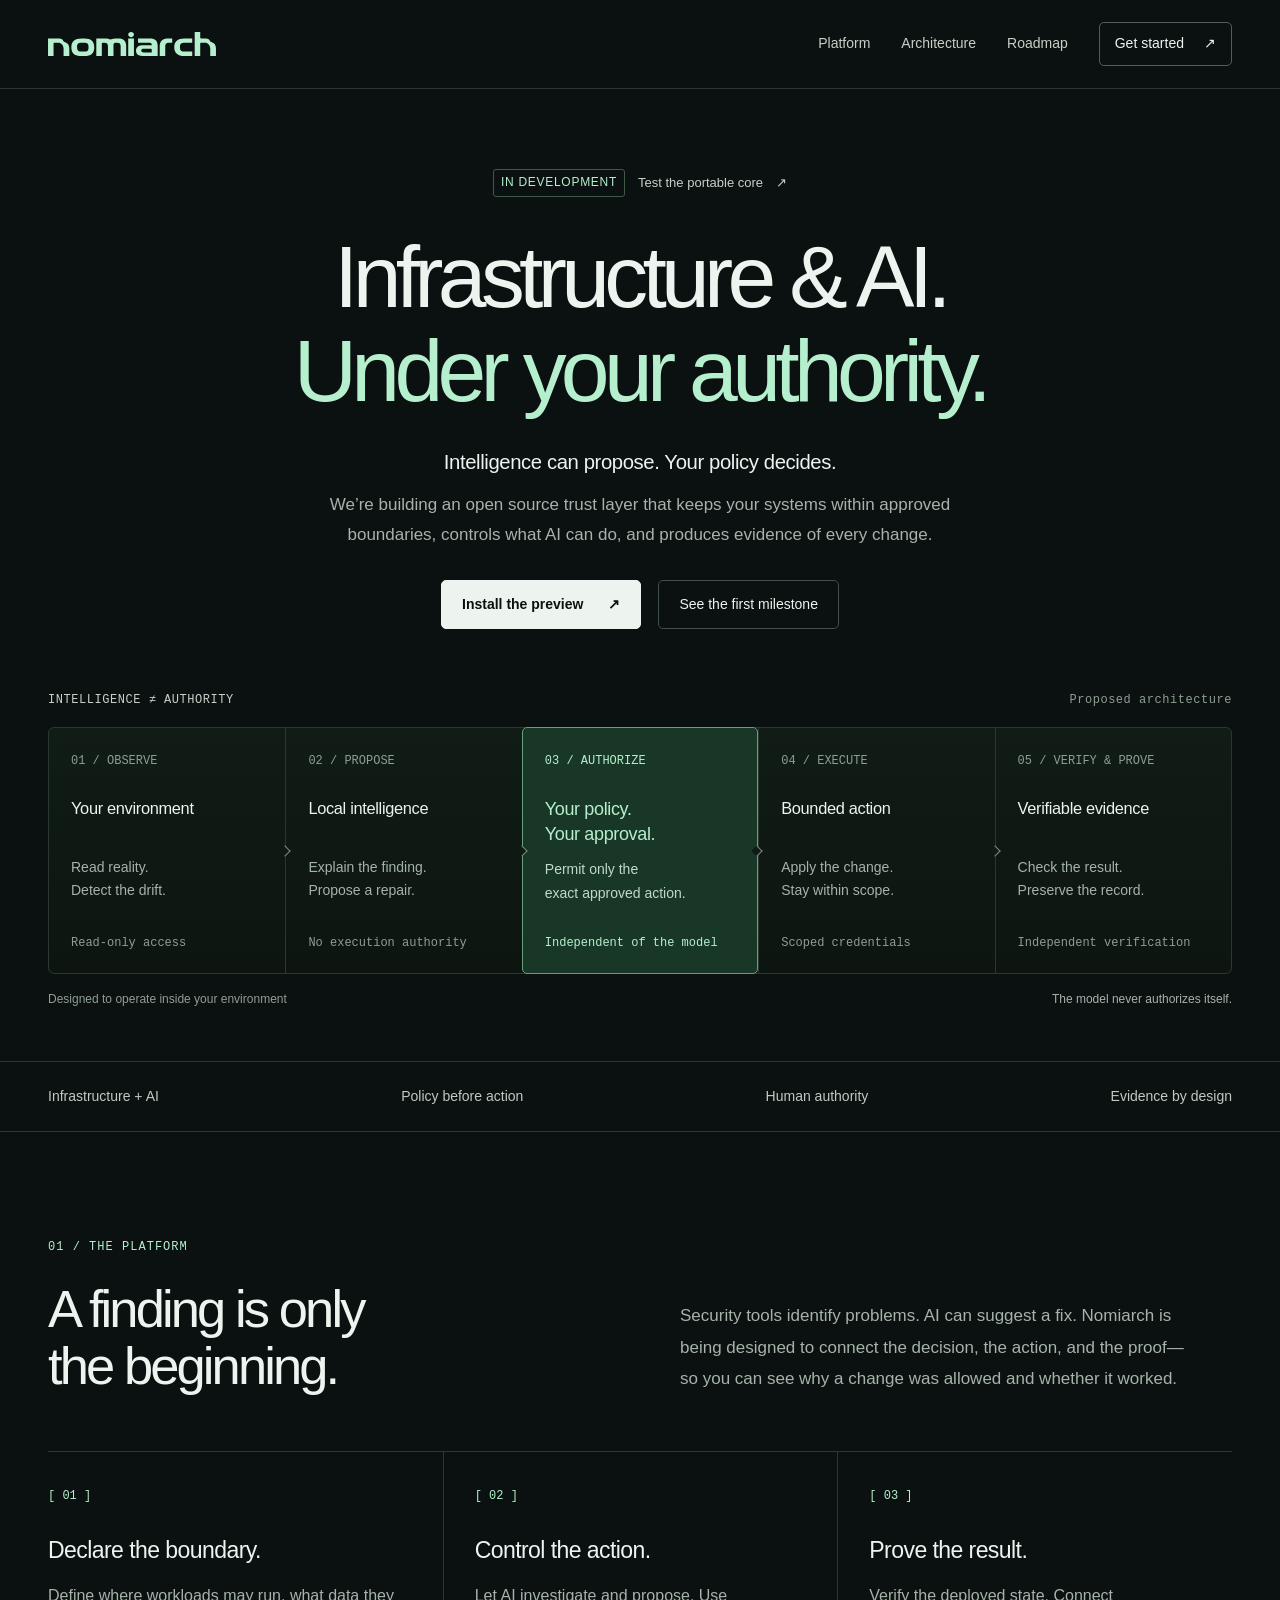
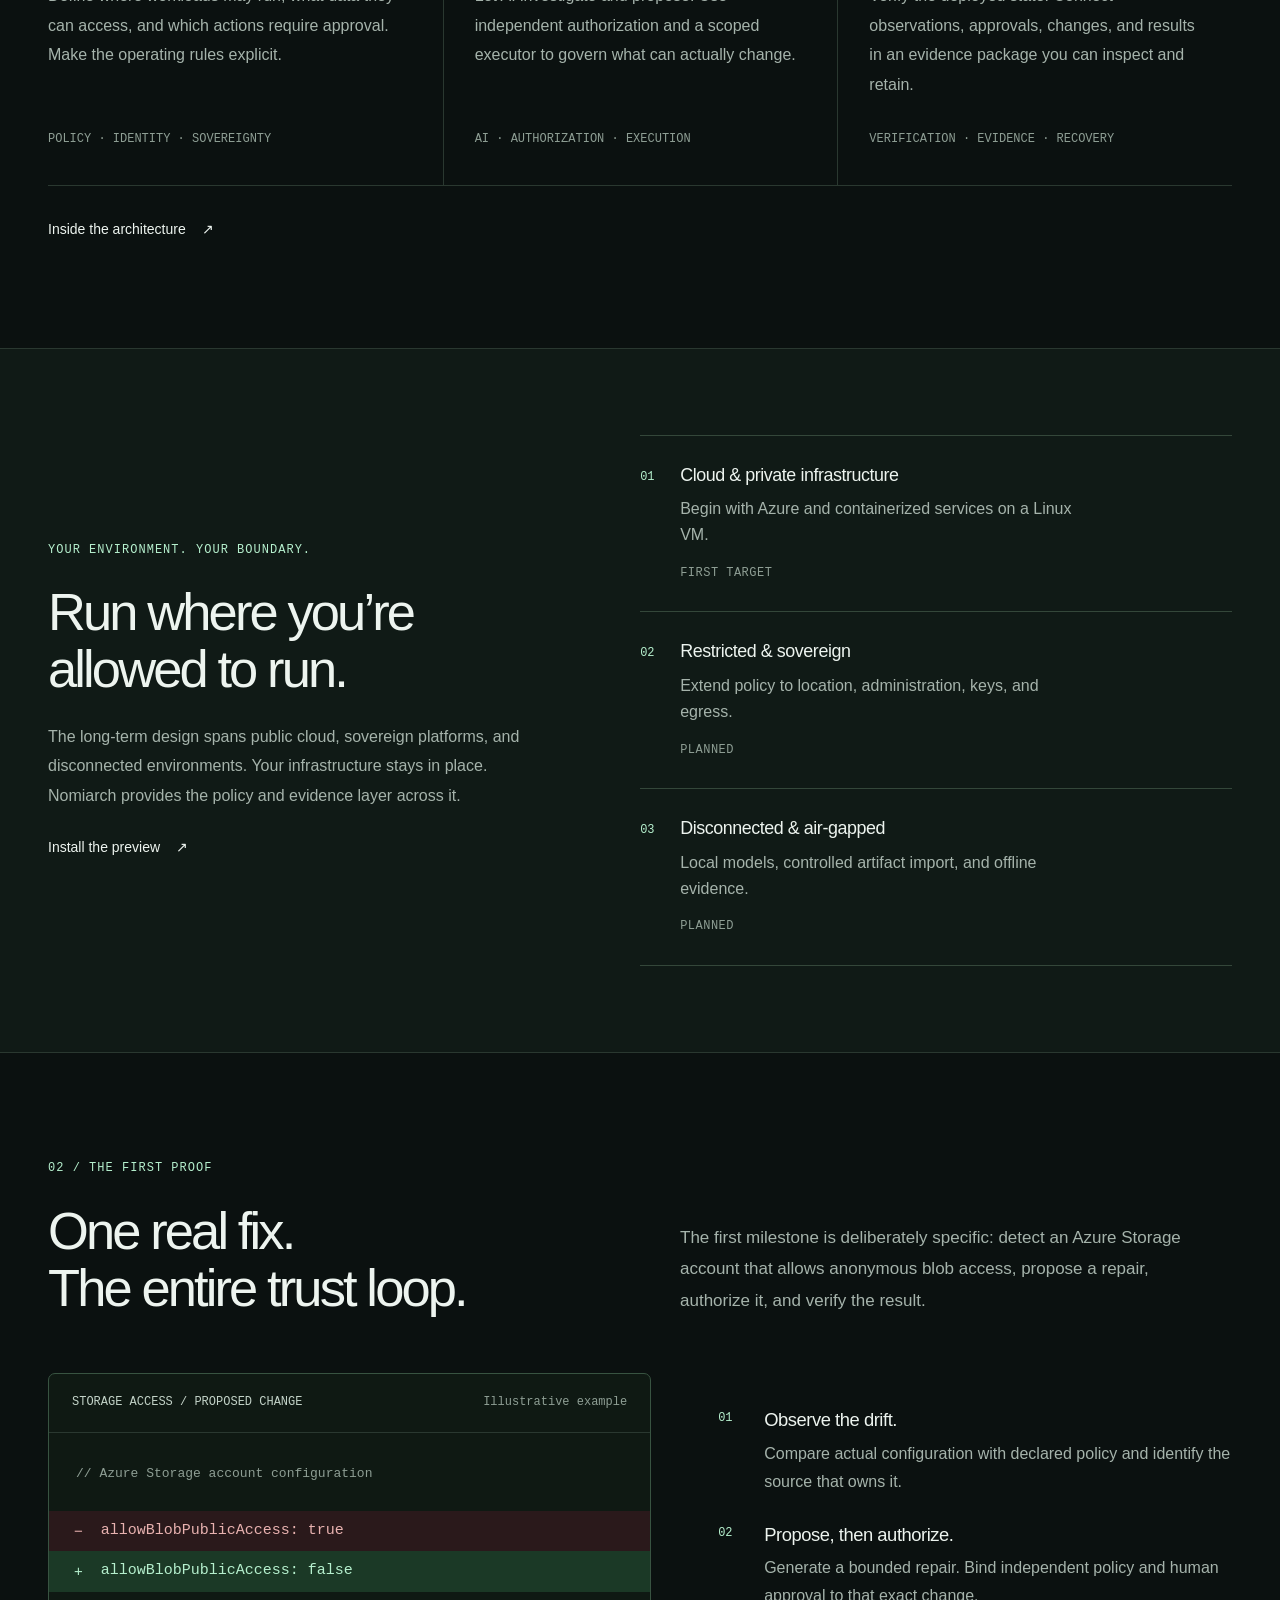
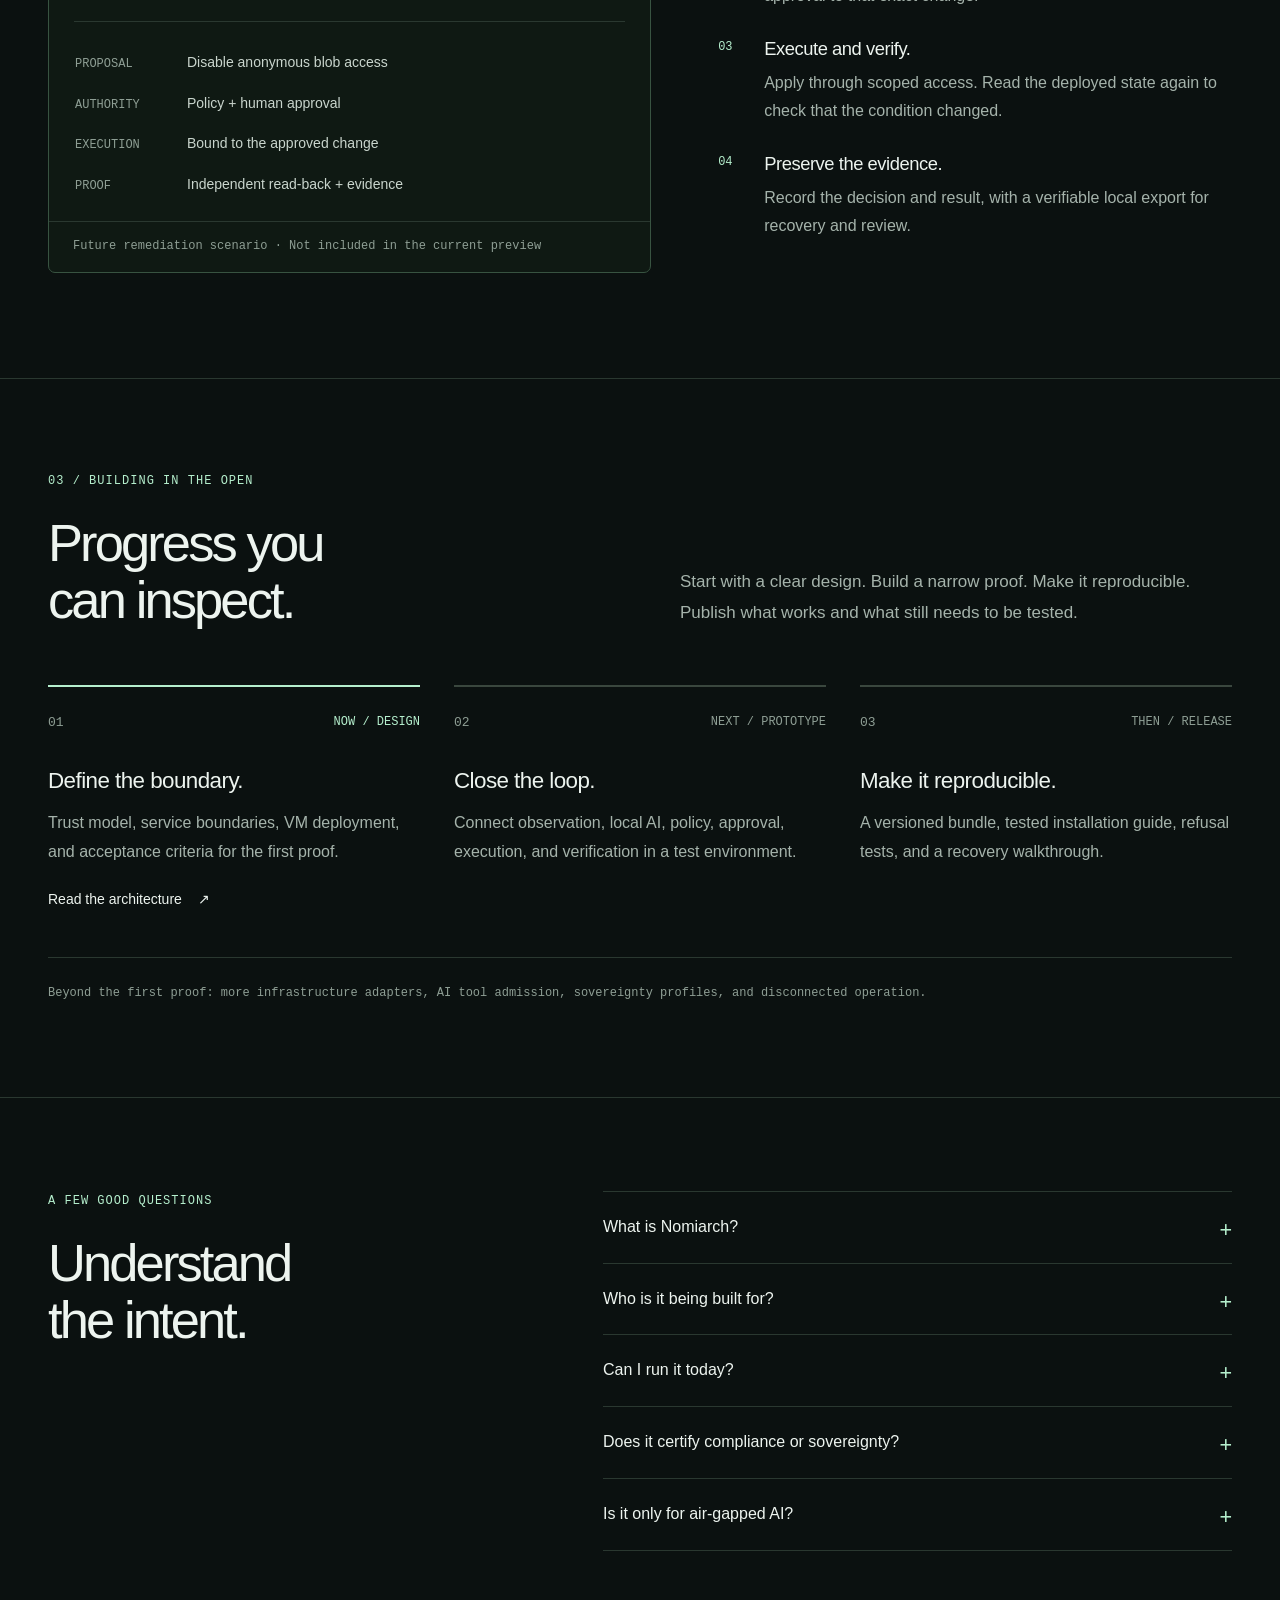
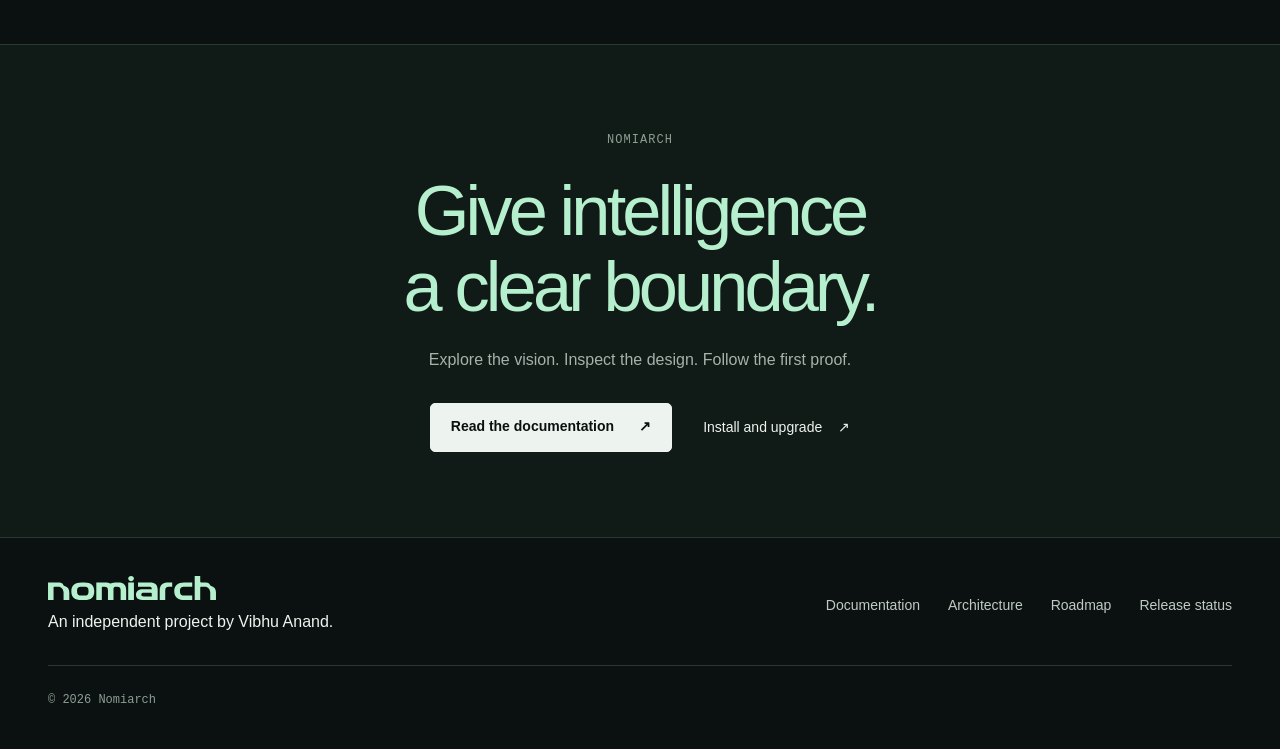
==== commit 2f3f8adb: "Prepare customer preview installation and upgrade guide" ====
--- a/site/index.html
+++ b/site/index.html
@@ -25,14 +25,14 @@
 </head>
 <body>
 <a class="skip-link" href="#main">Skip to content</a>
-<header class="topbar"><div class="container header-inner"><a class="brand" href="./" aria-label="Nomiarch home"><img class="brand-wordmark" src="assets/brand/wordmark-mint.svg" alt="Nomiarch" width="821" height="120"></a><nav class="nav" aria-label="Main navigation"><a class="hide-mobile" href="#platform">Platform</a><a class="hide-mobile" href="docs/architecture/">Architecture</a><a href="#roadmap">Roadmap</a><a class="nav-cta" href="docs/">Read the docs <span aria-hidden="true">↗</span></a></nav></div></header>
+<header class="topbar"><div class="container header-inner"><a class="brand" href="./" aria-label="Nomiarch home"><img class="brand-wordmark" src="assets/brand/wordmark-mint.svg" alt="Nomiarch" width="821" height="120"></a><nav class="nav" aria-label="Main navigation"><a class="hide-mobile" href="#platform">Platform</a><a class="hide-mobile" href="docs/architecture/">Architecture</a><a href="#roadmap">Roadmap</a><a class="nav-cta" href="docs/running/">Get started <span aria-hidden="true">↗</span></a></nav></div></header>
 <main id="main">
 <section class="hero container" aria-labelledby="hero-title">
-<a class="project-status" href="#roadmap"><span class="status-label">IN DEVELOPMENT</span><span>Building the first proof</span><span aria-hidden="true">↗</span></a>
+<a class="project-status" href="#roadmap"><span class="status-label">IN DEVELOPMENT</span><span>Test the portable core</span><span aria-hidden="true">↗</span></a>
 <h1 id="hero-title">Infrastructure &amp; AI.<br><span>Under your authority.</span></h1>
 <p class="hero-lede">Intelligence can propose. Your policy decides.</p>
 <p class="hero-description">We’re building an open source trust layer that keeps your systems within approved boundaries, controls what AI can do, and produces evidence of every change.</p>
-<div class="actions"><a class="btn" href="docs/">Explore Nomiarch <span aria-hidden="true">↗</span></a><a class="btn btn-secondary" href="#first-proof">See the first milestone</a></div>
+<div class="actions"><a class="btn" href="docs/running/">Install the preview <span aria-hidden="true">↗</span></a><a class="btn btn-secondary" href="#first-proof">See the first milestone</a></div>
 <div class="boundary-figure" aria-labelledby="boundary-title">
 <div class="figure-caption"><span id="boundary-title">INTELLIGENCE ≠ AUTHORITY</span><span>Proposed architecture</span></div>
 <div class="trust-flow">
@@ -53,7 +53,7 @@
 </div><a class="text-link" href="docs/architecture/">Inside the architecture <span aria-hidden="true">↗</span></a>
 </section>
 <section class="deployment-section"><div class="container deployment-grid">
-<div><span class="eyebrow">YOUR ENVIRONMENT. YOUR BOUNDARY.</span><h2>Run where you’re<br>allowed to run.</h2><p class="section-copy">The long-term design spans public cloud, sovereign platforms, and disconnected environments. Your infrastructure stays in place. Nomiarch provides the policy and evidence layer across it.</p><a class="text-link" href="docs/running/">Explore the deployment plan <span aria-hidden="true">↗</span></a></div>
+<div><span class="eyebrow">YOUR ENVIRONMENT. YOUR BOUNDARY.</span><h2>Run where you’re<br>allowed to run.</h2><p class="section-copy">The long-term design spans public cloud, sovereign platforms, and disconnected environments. Your infrastructure stays in place. Nomiarch provides the policy and evidence layer across it.</p><a class="text-link" href="docs/running/">Install the preview <span aria-hidden="true">↗</span></a></div>
 <div class="deployment-modes" aria-label="Planned deployment modes">
 <article><span class="mode-number">01</span><div><h3>Cloud &amp; private infrastructure</h3><p>Begin with Azure and containerized services on a Linux VM.</p></div><span class="mode-status">FIRST TARGET</span></article>
 <article><span class="mode-number">02</span><div><h3>Restricted &amp; sovereign</h3><p>Extend policy to location, administration, keys, and egress.</p></div><span class="mode-status">PLANNED</span></article>
@@ -63,7 +63,7 @@
 <div class="section-heading"><div><span class="eyebrow">02 / THE FIRST PROOF</span><h2>One real fix.<br>The entire trust loop.</h2></div><p>The first milestone is deliberately specific: detect an Azure Storage account that allows anonymous blob access, propose a repair, authorize it, and verify the result.</p></div>
 <div class="proof-grid"><div class="code-panel">
 <div class="code-title"><span>STORAGE ACCESS / PROPOSED CHANGE</span><span class="example-label">Illustrative example</span></div>
-<div class="code-body"><p class="code-comment">// Azure Storage account configuration</p><div class="diff-line removed"><span aria-hidden="true">−</span><code>allowBlobPublicAccess: true</code></div><div class="diff-line added"><span aria-hidden="true">+</span><code>allowBlobPublicAccess: false</code></div><div class="code-divider"></div><dl class="decision-record"><div><dt>PROPOSAL</dt><dd>Disable anonymous blob access</dd></div><div><dt>AUTHORITY</dt><dd>Policy + human approval</dd></div><div><dt>EXECUTION</dt><dd>Bound to the approved change</dd></div><div><dt>PROOF</dt><dd>Independent read-back + evidence</dd></div></dl></div><p class="code-note">Design target · No runnable release yet</p></div>
+<div class="code-body"><p class="code-comment">// Azure Storage account configuration</p><div class="diff-line removed"><span aria-hidden="true">−</span><code>allowBlobPublicAccess: true</code></div><div class="diff-line added"><span aria-hidden="true">+</span><code>allowBlobPublicAccess: false</code></div><div class="code-divider"></div><dl class="decision-record"><div><dt>PROPOSAL</dt><dd>Disable anonymous blob access</dd></div><div><dt>AUTHORITY</dt><dd>Policy + human approval</dd></div><div><dt>EXECUTION</dt><dd>Bound to the approved change</dd></div><div><dt>PROOF</dt><dd>Independent read-back + evidence</dd></div></dl></div><p class="code-note">Future remediation scenario · Not included in the current preview</p></div>
 <ol class="proof-steps">
 <li><span class="step-number" aria-hidden="true">01</span><div><h3>Observe the drift.</h3><p>Compare actual configuration with declared policy and identify the source that owns it.</p></div></li>
 <li><span class="step-number" aria-hidden="true">02</span><div><h3>Propose, then authorize.</h3><p>Generate a bounded repair. Bind independent policy and human approval to that exact change.</p></div></li>
@@ -81,11 +81,11 @@
 <section class="faq-section container"><div class="faq-grid"><div><span class="eyebrow">A FEW GOOD QUESTIONS</span><h2>Understand<br>the intent.</h2></div><div class="faq">
 <details><summary>What is Nomiarch?</summary><p>An open source project building a trust and authorization layer for enterprise infrastructure and AI. The goal is to keep systems within their approved operating boundaries and generate evidence of the decisions and changes made.</p></details>
 <details><summary>Who is it being built for?</summary><p>Platform engineers, security teams, and technology leaders responsible for sensitive systems. The initial focus is Canadian government and regulated enterprise use cases, with policy profiles designed to expand over time.</p></details>
-<details><summary>Can I run it today?</summary><p>There is no runnable release yet. The architecture and deployment plan are available now. The first release is intended to package containerized services for a supported Linux VM, with tested installation and recovery instructions.</p></details>
+<details><summary>Can I run it today?</summary><p>The engineering preview includes a terminal wizard and portable core. Follow Get started to download available preview packages and install a local VM. Physical air-gap and host compatibility validation remain outstanding.</p></details>
 <details><summary>Does it certify compliance or sovereignty?</summary><p>Nomiarch is being designed to enforce declared controls and produce evidence for review. Authorization and certification remain decisions for the responsible organization. Sovereignty also depends on hosting, jurisdiction, administration, keys, and dependencies.</p></details>
 <details><summary>Is it only for air-gapped AI?</summary><p>No. The scope includes conventional infrastructure and AI across connected, restricted, and disconnected environments. Fully air-gapped operation is a planned deployment mode, with controlled artifact import and no external service dependency in the internal runtime.</p></details>
 </div></div></section>
-<section class="closing"><div class="container closing-inner"><span class="eyebrow">NOMIARCH</span><h2>Give intelligence<br>a clear boundary.</h2><p>Explore the vision. Inspect the design. Follow the first proof.</p><div class="actions"><a class="btn" href="docs/">Read the documentation <span aria-hidden="true">↗</span></a><a class="text-link" href="docs/running/">What’s coming first <span aria-hidden="true">↗</span></a></div></div></section>
+<section class="closing"><div class="container closing-inner"><span class="eyebrow">NOMIARCH</span><h2>Give intelligence<br>a clear boundary.</h2><p>Explore the vision. Inspect the design. Follow the first proof.</p><div class="actions"><a class="btn" href="docs/">Read the documentation <span aria-hidden="true">↗</span></a><a class="text-link" href="docs/running/">Install and upgrade <span aria-hidden="true">↗</span></a></div></div></section>
 </main>
 <footer class="footer"><div class="container footer-inner"><div><a class="brand" href="./" aria-label="Nomiarch home"><img class="brand-wordmark" src="assets/brand/wordmark-mint.svg" alt="Nomiarch" width="821" height="120"></a><p>An independent project by Vibhu Anand.</p></div><nav class="footer-links" aria-label="Footer"><a href="docs/">Documentation</a><a href="docs/architecture/">Architecture</a><a href="#roadmap">Roadmap</a><a href="docs/running/">Release status</a></nav><span class="footer-year">© 2026 Nomiarch</span></div></footer>
 </body></html>
--- a/site/styles.css
+++ b/site/styles.css
@@ -17,3 +17,9 @@
 /* Signature wordmark: keep the intrinsic vector aspect ratio at every size. */
 .brand-wordmark{display:block;width:168px;height:auto;max-width:100%}
 @media(max-width:640px){.brand-wordmark{width:132px}}
+
+/* Offline quickstart commands remain readable on narrow screens. */
+.doc pre { background: #101b18; color: #ddf9ec; border: 1px solid #294037; border-radius: 8px; padding: 20px; overflow-x: auto; line-height: 1.65; max-width: 100%; }
+.doc pre code { background: transparent; padding: 0; color: inherit; white-space: pre; }
+.doc { min-width: 0; }
+.doc .actions { margin: 24px 0; flex-wrap: wrap; }
